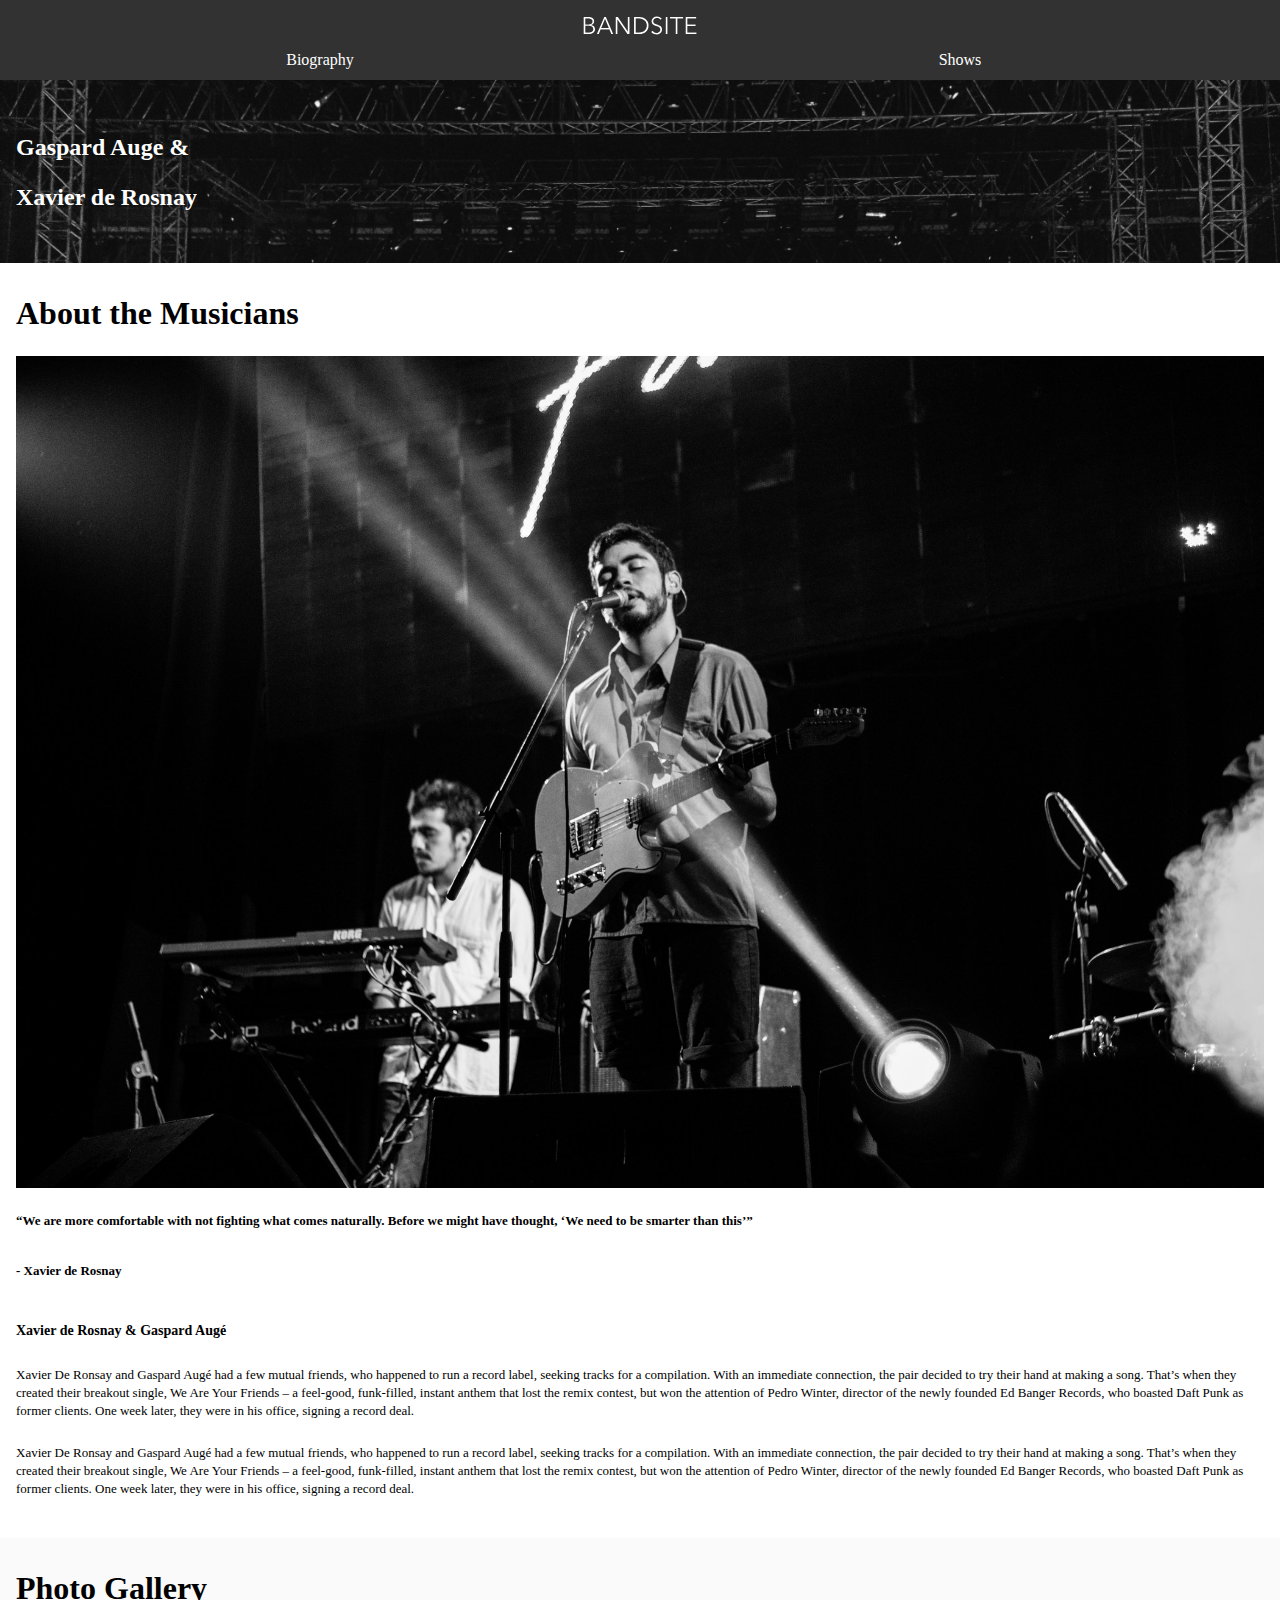
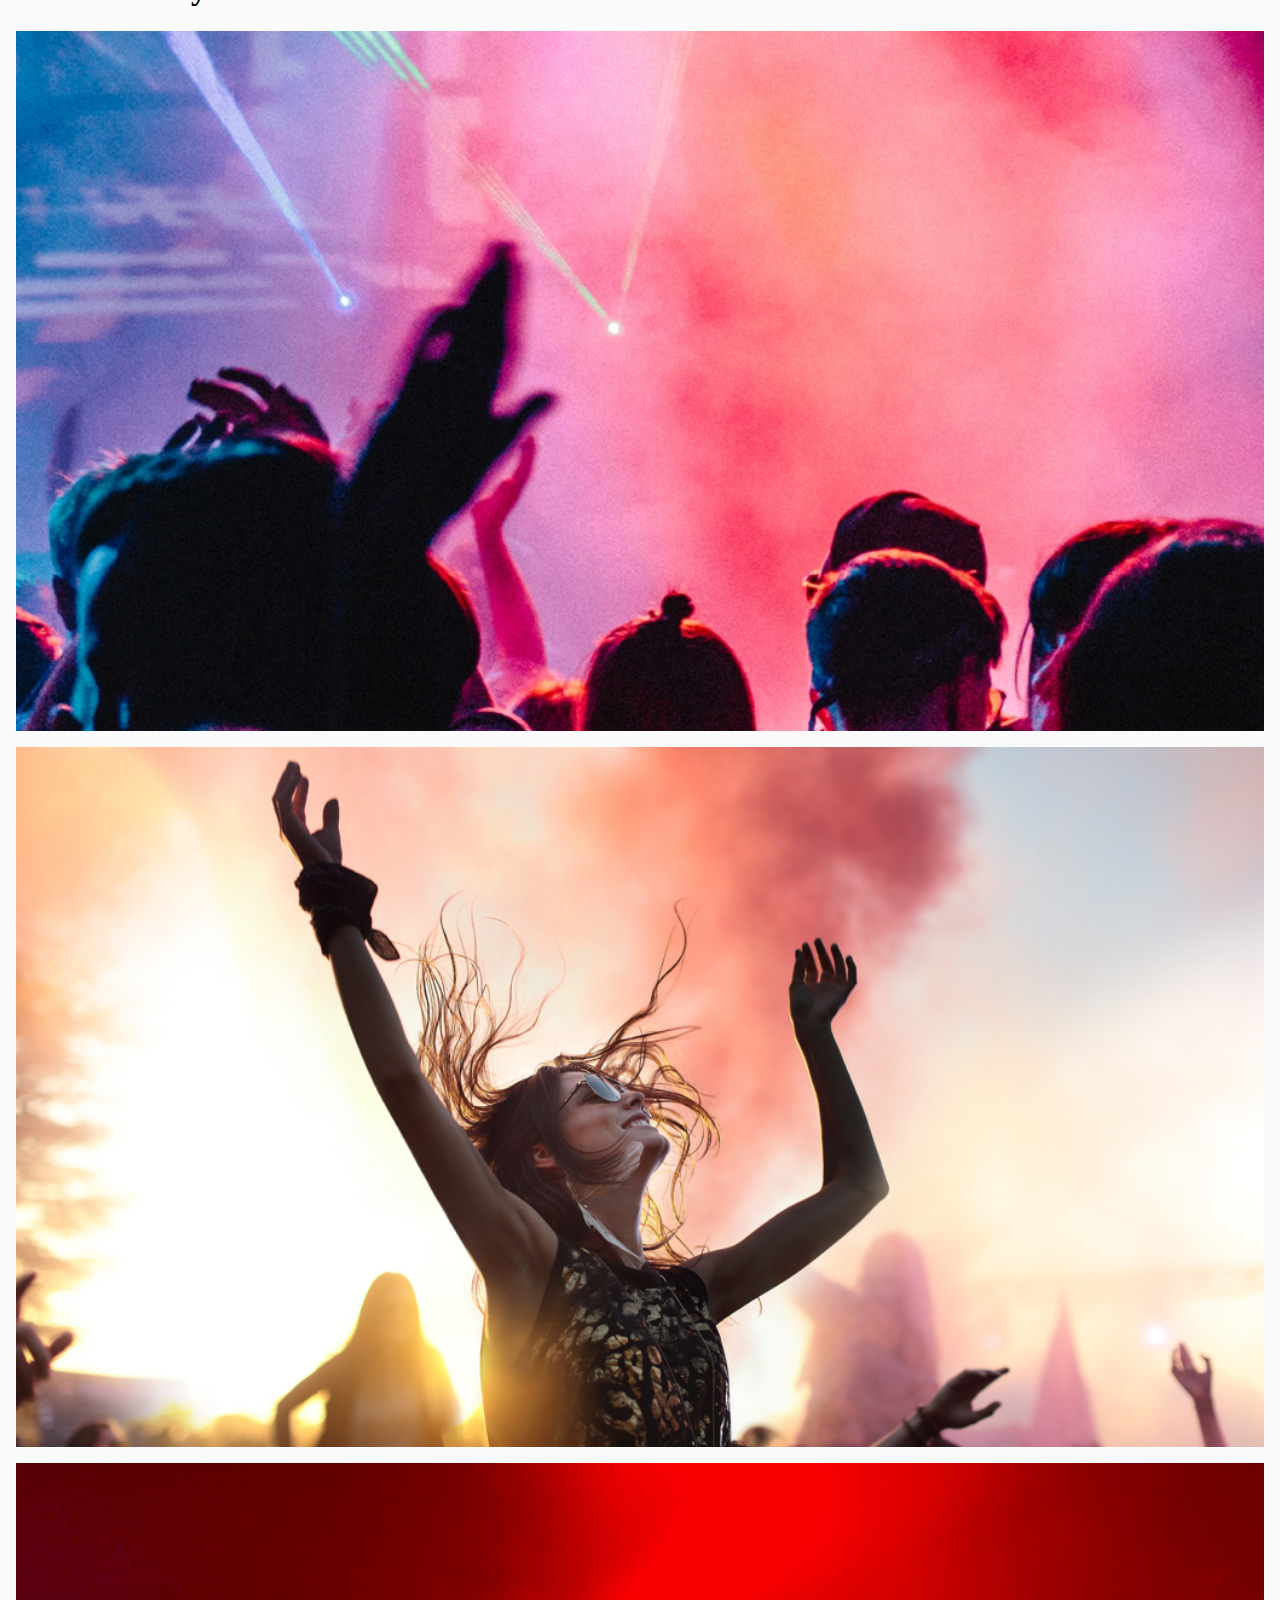
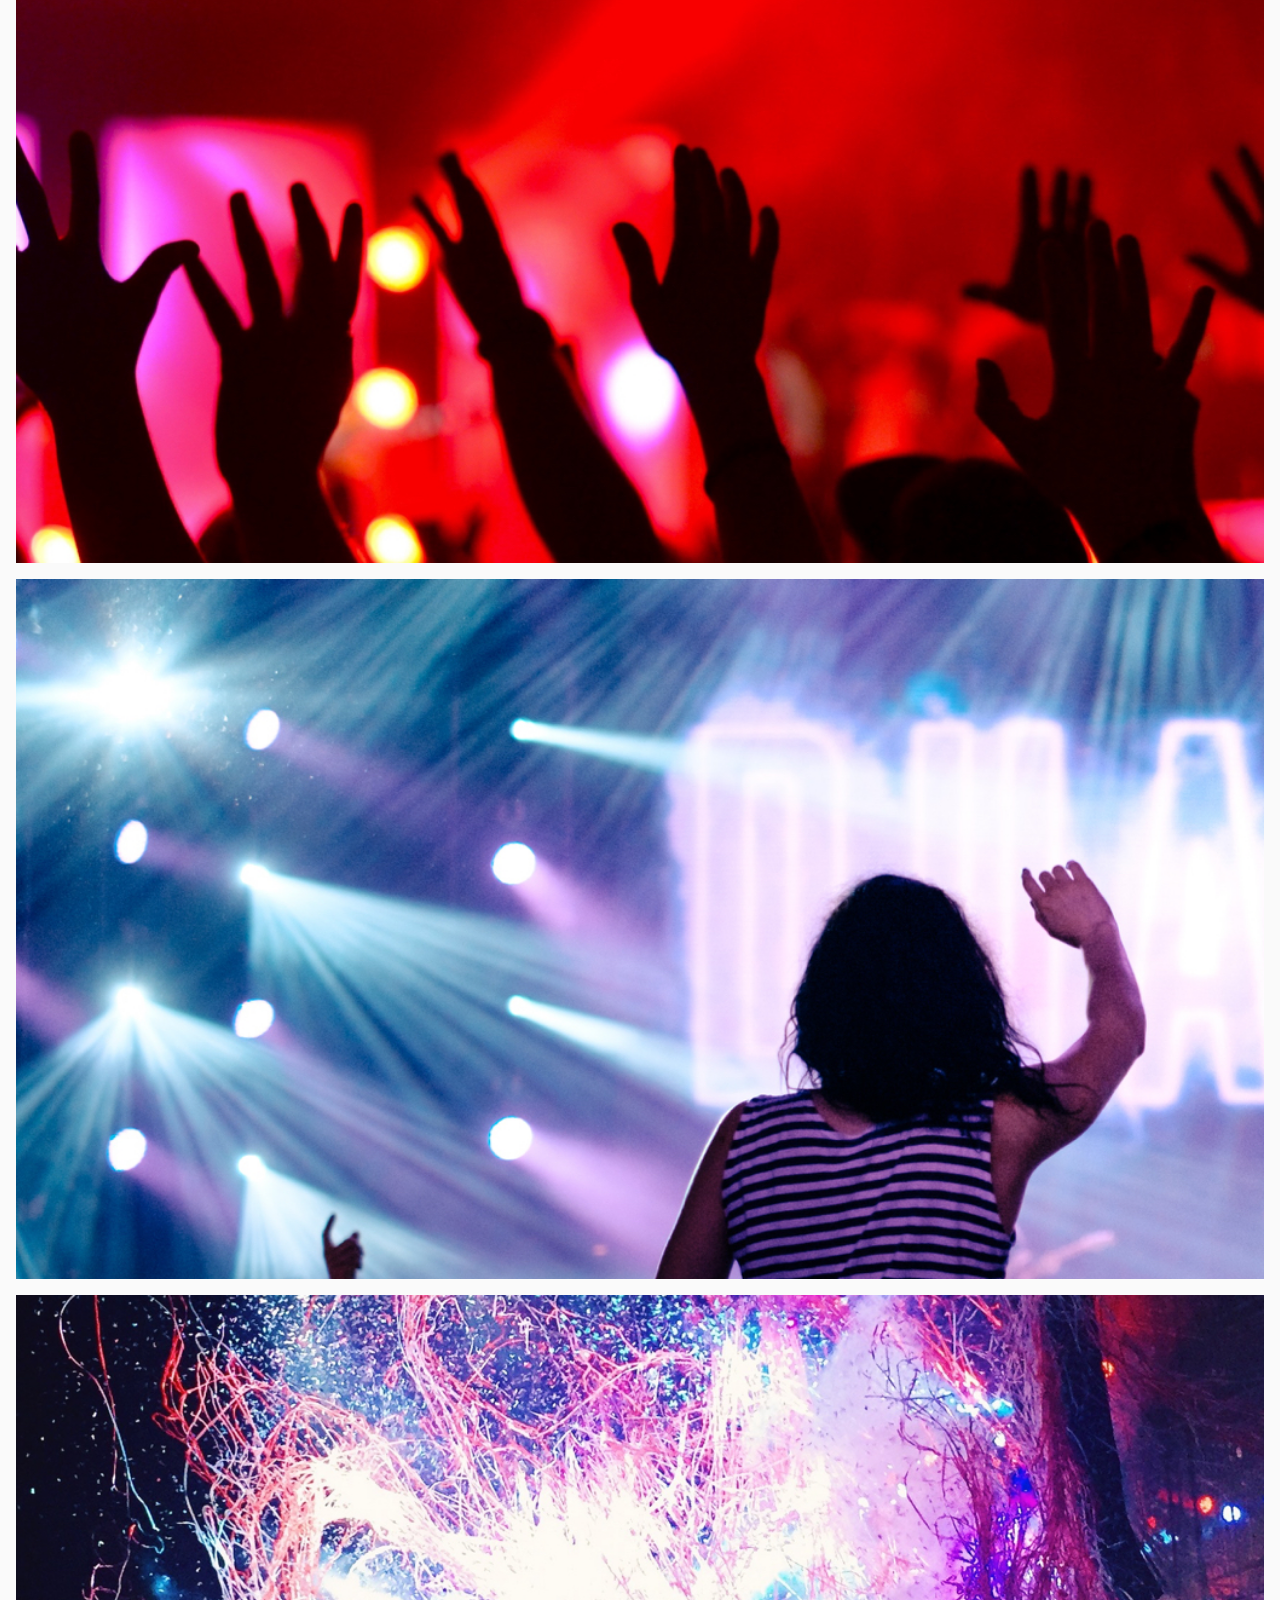
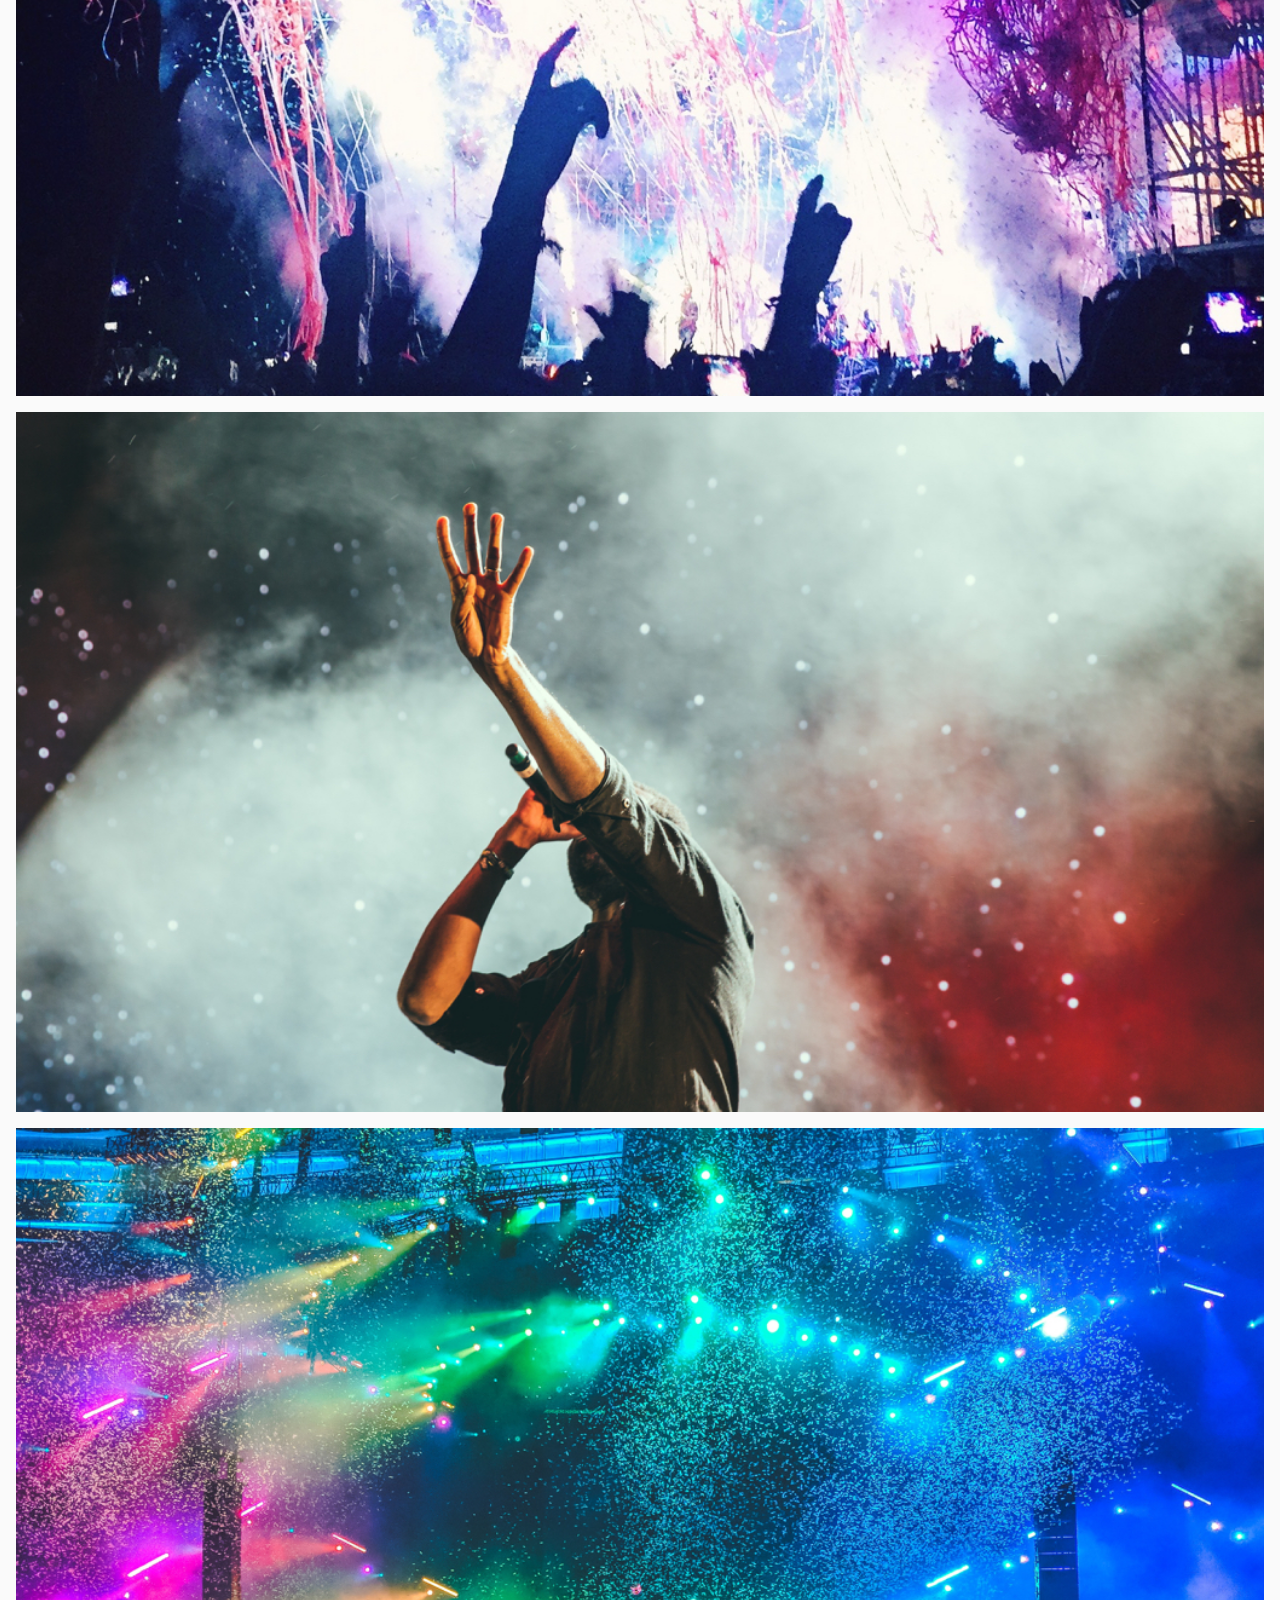
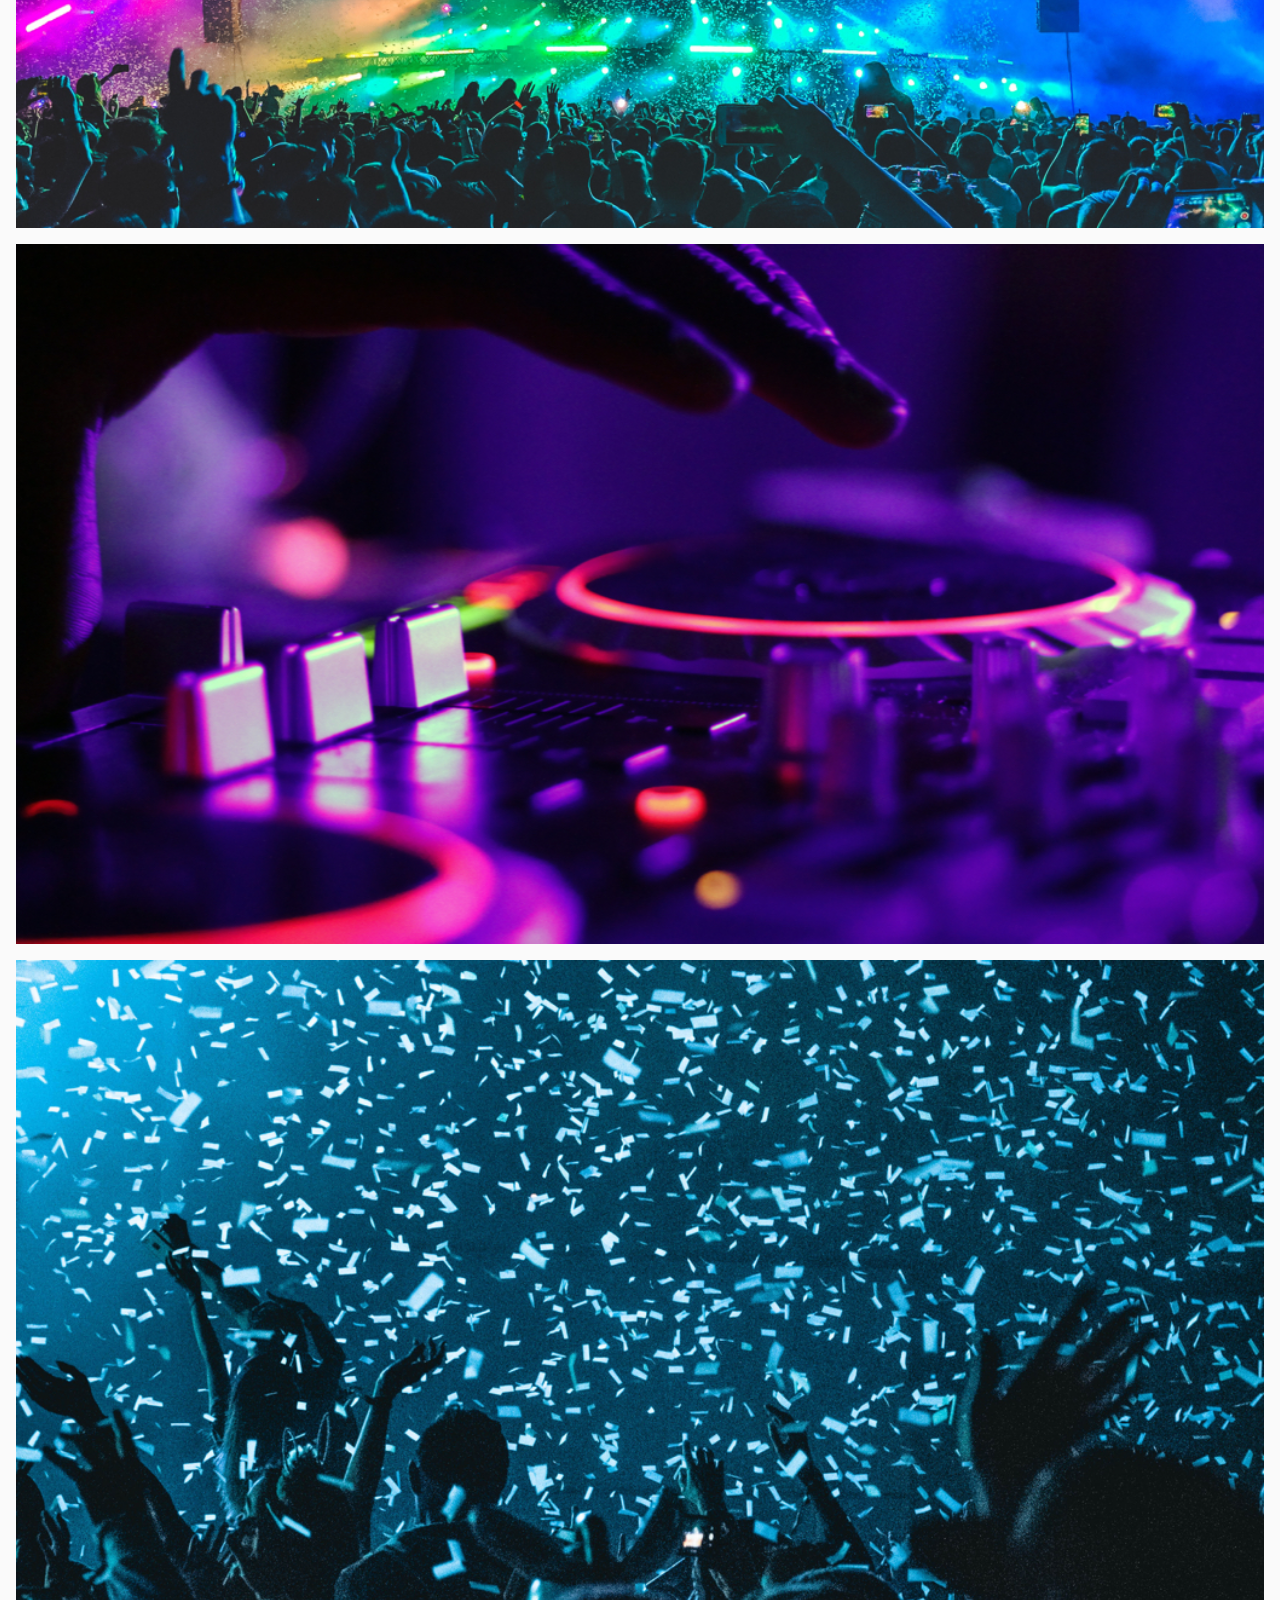
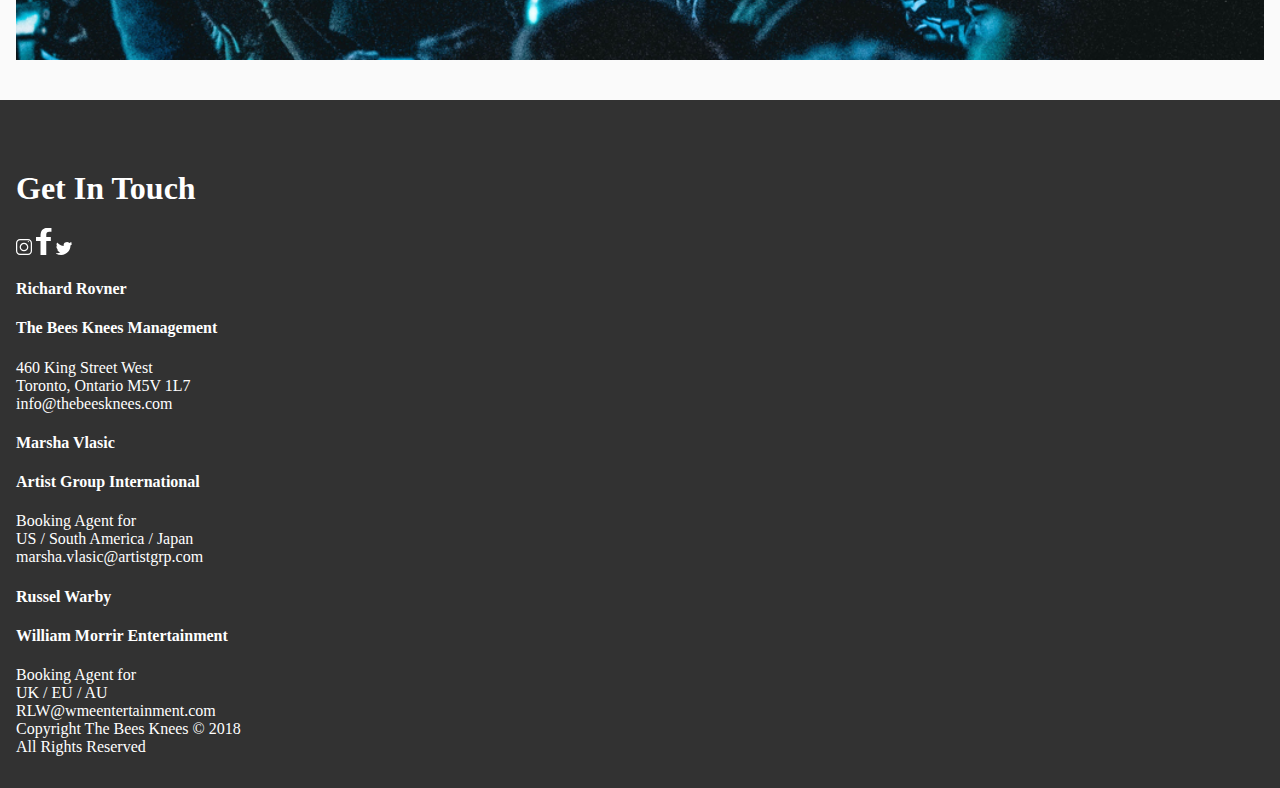
==== index.html @ 4647f15d "first commit" ====
<html lang="en">

<head>
  <meta charset="UTF-8" />
  <meta name="viewport" content="width=device-width, initial-scale=1.0" />
  <meta http-equiv="X-UA-Compatible" content="ie=edge" />
  <title>Bandsite</title>
  <link href="./css/styles.css" rel="stylesheet" />
</head>

<body>
  <header class="header">

    <section class="header__name">
      <a href="https://www.google.ca/"><img src="image/logo-bandsite-edit.svg"> </a>
    </section>

    <section class="header__nav">

      <div class="header__nav--link"><a href="#">Biography</a></div>
      <div class="header__nav--link"><a href="#">Shows</a></div>

    </section>
  </header>

  <section class="homepage">
    <div class="homepage__hero">
      <h2>Gaspard Auge &</h2>
      <h2>Xavier de Rosnay</h2>
    </div>

    <div class="homepage__musicians">
      <h1 class="homepage__musicians__header">About the Musicians</h1>
      <img class="homepage__musicians__image" src="image/musicians.jpg" alt="mussicians">
      <div class="homepage__musicians__description">
        <div class="homepage__musicians__description--top">“We are more comfortable with not
          fighting what comes naturally. Before
          we might have thought, ‘We need to
          be smarter than this’”</div>
        <div class="homepage__musicians__description--bottom">- Xavier de Rosnay</div>
      </div>

      <div class="homepage__musicians__text">
        <div class="homepage__musicians__text--title">Xavier de Rosnay & Gaspard Augé</div>
        <div class="homepage__musicians__text--top">Xavier De Ronsay and Gaspard Augé had a few
          mutual friends, who happened to run a record label,
          seeking tracks for a compilation. With an immediate
          connection, the pair decided to try their hand at
          making a song. That’s when they created their
          breakout single, We Are Your Friends – a feel-good,
          funk-filled, instant anthem that lost the remix
          contest, but won the attention of Pedro Winter,
          director of the newly founded Ed Banger Records,
          who boasted Daft Punk as former clients. One week
          later, they were in his office, signing a record deal.
        </div>
        <div class="homepage__musicians__text--bottom">Xavier De Ronsay and Gaspard Augé had a few
          mutual friends, who happened to run a record label,
          seeking tracks for a compilation. With an immediate
          connection, the pair decided to try their hand at
          making a song. That’s when they created their
          breakout single, We Are Your Friends – a feel-good,
          funk-filled, instant anthem that lost the remix
          contest, but won the attention of Pedro Winter,
          director of the newly founded Ed Banger Records,
          who boasted Daft Punk as former clients. One week
          later, they were in his office, signing a record deal.
        </div>
      </div>
    </div>



    <div class="homepage__photo-gallery">
      <h1>Photo Gallery</h1>
      <div><img src="image/Photo-gallery-1.jpg" alt="photo-gallery"></div>
      <div><img src="image/Photo-gallery-2.jpg" alt="photo-gallery"></div>
      <div><img src="image/Photo-gallery-3.jpg" alt="photo-gallery"></div>
      <div><img src="image/Photo-gallery-4.jpg" alt="photo-gallery"></div>
      <div><img src="image/Photo-gallery-5.jpg" alt="photo-gallery"></div>
      <div><img src="image/Photo-gallery-6.jpg" alt="photo-gallery"></div>
      <div><img src="image/Photo-gallery-7.jpg" alt="photo-gallery"></div>
      <div><img src="image/Photo-gallery-8.jpg" alt="photo-gallery"></div>
      <div><img src="image/Photo-gallery-9.jpg" alt="photo-gallery"></div>
    </div>


  </section>

  <footer>
    <section class="footer__title">
      <h1>Get In Touch</h1>
      <div>
        <img src="image/Icons/SVG/Icon-instagram.svg" alt="icon">
        <img src="image/Icons/SVG/Icon-facebook.svg" alt="icon">
        <img src="image/Icons/SVG/Icon-twitter.svg" alt="icon">
      </div>
    </section>

    <section class="footer__contact">
      <div>
          <h4>Richard Rovner</h4>
          <h4>The Bees Knees Management</h4>
          <div>460 King Street West</div>
          <div>Toronto, Ontario M5V 1L7</div>
          <div>info@thebeesknees.com</div>
      </div>

      <div>
          <h4>Marsha Vlasic</h4>
          <h4>Artist Group International</h4>
          <div>Booking Agent for</div>
          <div>US / South America / Japan</div>
          <div></div>marsha.vlasic@artistgrp.com<div></div>
      </div>

      <div>
          <h4>Russel Warby</h4>
          <h4>William Morrir Entertainment</h4>
          <div>Booking Agent for</div>
          <div>UK / EU / AU</div>
          <div>RLW@wmeentertainment.com</div> 
      </div>

    </section>
    
    <section class="footer__copyright">
      <div>Copyright The Bees Knees © 2018</div>
       <div>All Rights Reserved</div>   
    </section>



  </footer>


</body>


</html>
---- css/styles.css ----
body {
  margin: 0px;
}

.header {
  background-color: #323232;
  height: 80px;
  -webkit-box-sizing: border-box;
          box-sizing: border-box;
  display: -webkit-box;
  display: -ms-flexbox;
  display: flex;
  -webkit-box-orient: vertical;
  -webkit-box-direction: normal;
      -ms-flex-direction: column;
          flex-direction: column;
  -webkit-box-align: center;
      -ms-flex-align: center;
          align-items: center;
}

.header__name {
  margin-top: 1rem;
  margin-bottom: 1rem;
}

.header__name a {
  text-decoration: none;
  color: #fff;
  text-transform: uppercase;
}

.header__nav {
  width: 100%;
  display: -webkit-box;
  display: -ms-flexbox;
  display: flex;
}

.header__nav--link {
  width: 50%;
  display: -webkit-box;
  display: -ms-flexbox;
  display: flex;
  -webkit-box-pack: center;
      -ms-flex-pack: center;
          justify-content: center;
}

.header__nav a {
  color: #fff;
  text-decoration: none;
}

.homepage__hero {
  background-image: url(../image/hero.jpg);
  width: 100%;
  height: 183px;
  background-size: cover;
  display: -webkit-box;
  display: -ms-flexbox;
  display: flex;
  -webkit-box-orient: vertical;
  -webkit-box-direction: normal;
      -ms-flex-direction: column;
          flex-direction: column;
  -webkit-box-pack: center;
      -ms-flex-pack: center;
          justify-content: center;
}

.homepage__hero h2 {
  color: #fff;
  margin: 0;
  padding: 1rem;
  font-size: 24px;
  font-weight: bold;
  line-height: 18px;
}

.homepage__musicians {
  -webkit-box-sizing: border-box;
          box-sizing: border-box;
  padding: 2rem 1rem 2.5rem 1rem;
}

.homepage__musicians__header {
  margin: 0;
}

.homepage__musicians__image {
  width: 100%;
  margin: 1.5rem 0;
}

.homepage__musicians__description {
  font-size: 13px;
  font-weight: bold;
  line-height: 18px;
}

.homepage__musicians__description--bottom {
  padding-top: 2rem;
  padding-bottom: 2.5rem;
}

.homepage__musicians__text--title {
  font-size: 14px;
  font-weight: bold;
  line-height: 22px;
}

.homepage__musicians__text--top {
  padding-top: 1.5rem;
  padding-bottom: 1.5rem;
  font-size: 13px;
  font-weight: normal;
  line-height: 18px;
}

.homepage__musicians__text--bottom {
  font-size: 13px;
  font-weight: normal;
  line-height: 18px;
}

.homepage__photo-gallery {
  -webkit-box-sizing: border-box;
          box-sizing: border-box;
  padding: 2rem 1rem 1.5rem 1rem;
  background-color: #FAFAFA;
}

.homepage__photo-gallery img {
  width: 100%;
  padding-bottom: 1rem;
}

.homepage__photo-gallery h1 {
  margin: 0px;
  padding-bottom: 1.5rem;
}

footer {
  padding: 3rem 1rem 2rem 1rem;
  background-color: #323232;
  color: #fff;
}

footer img {
  width: 1rem;
}
/*# sourceMappingURL=styles.css.map */
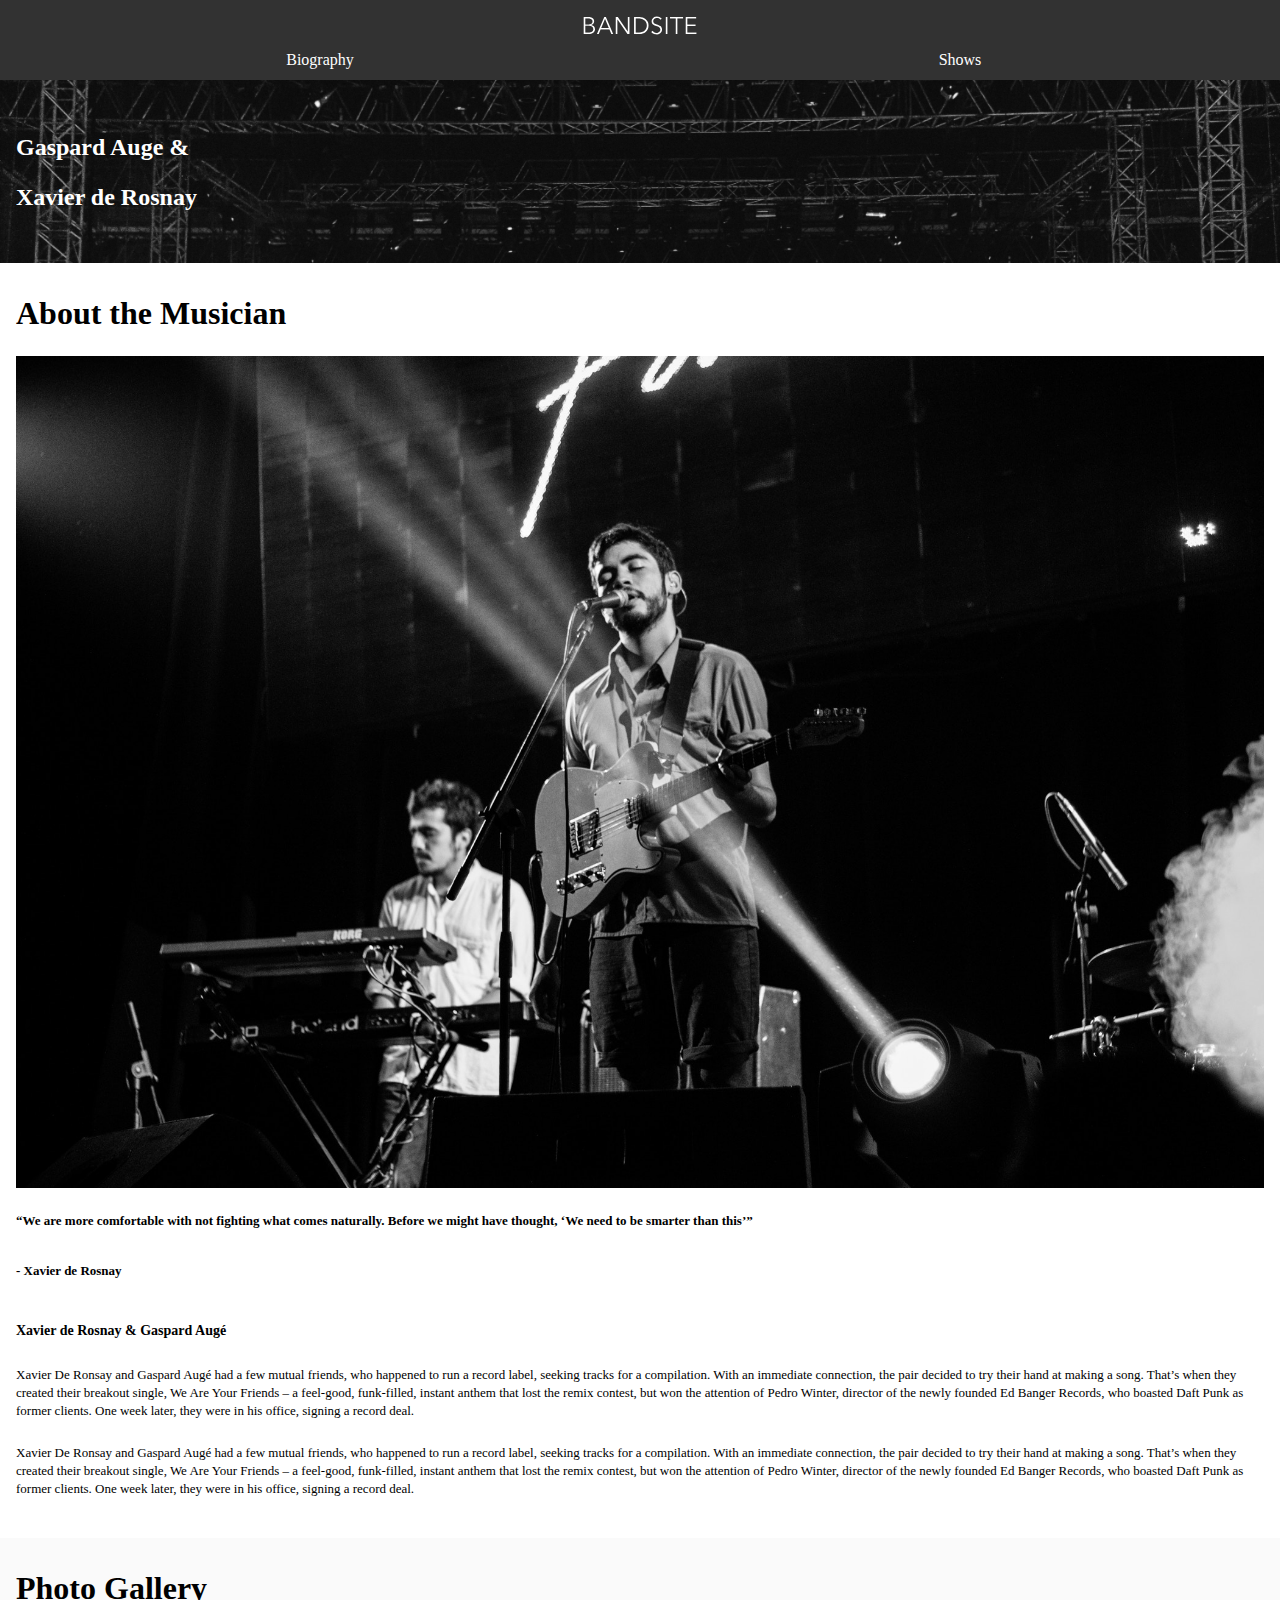
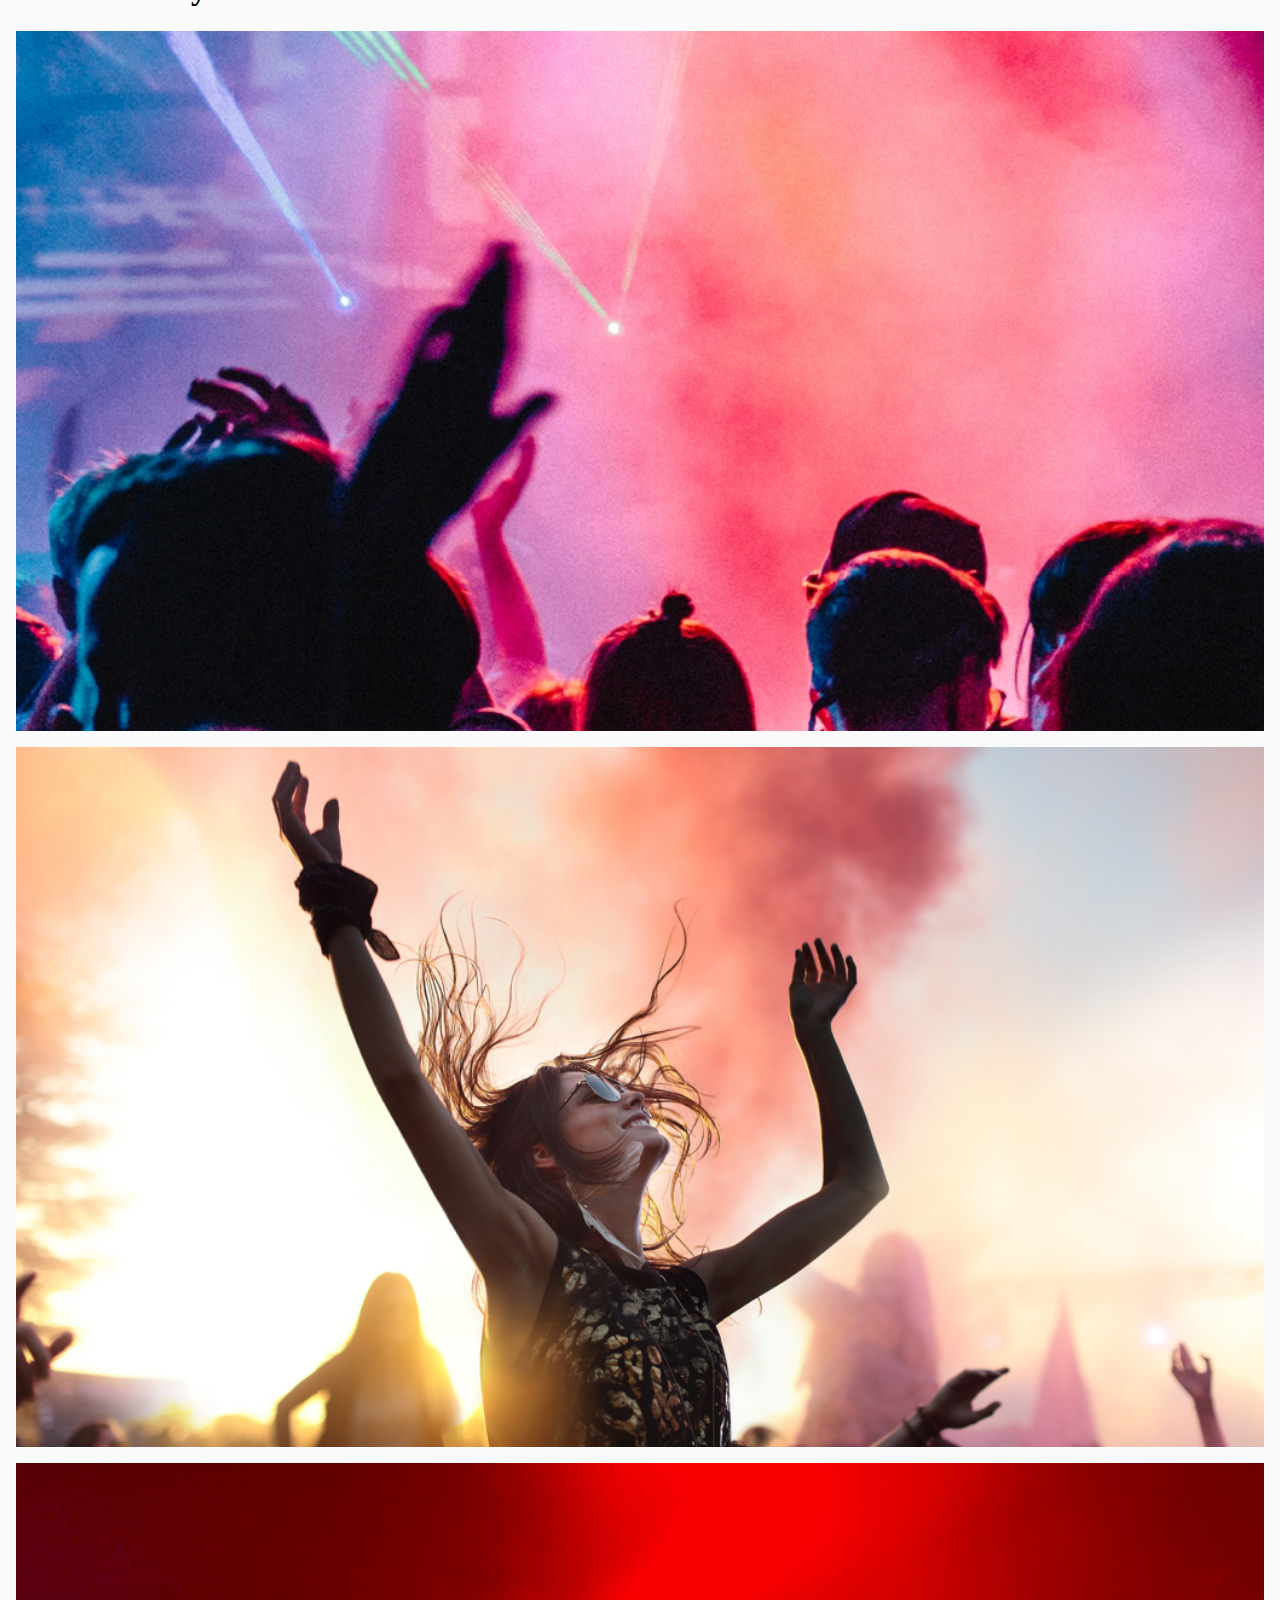
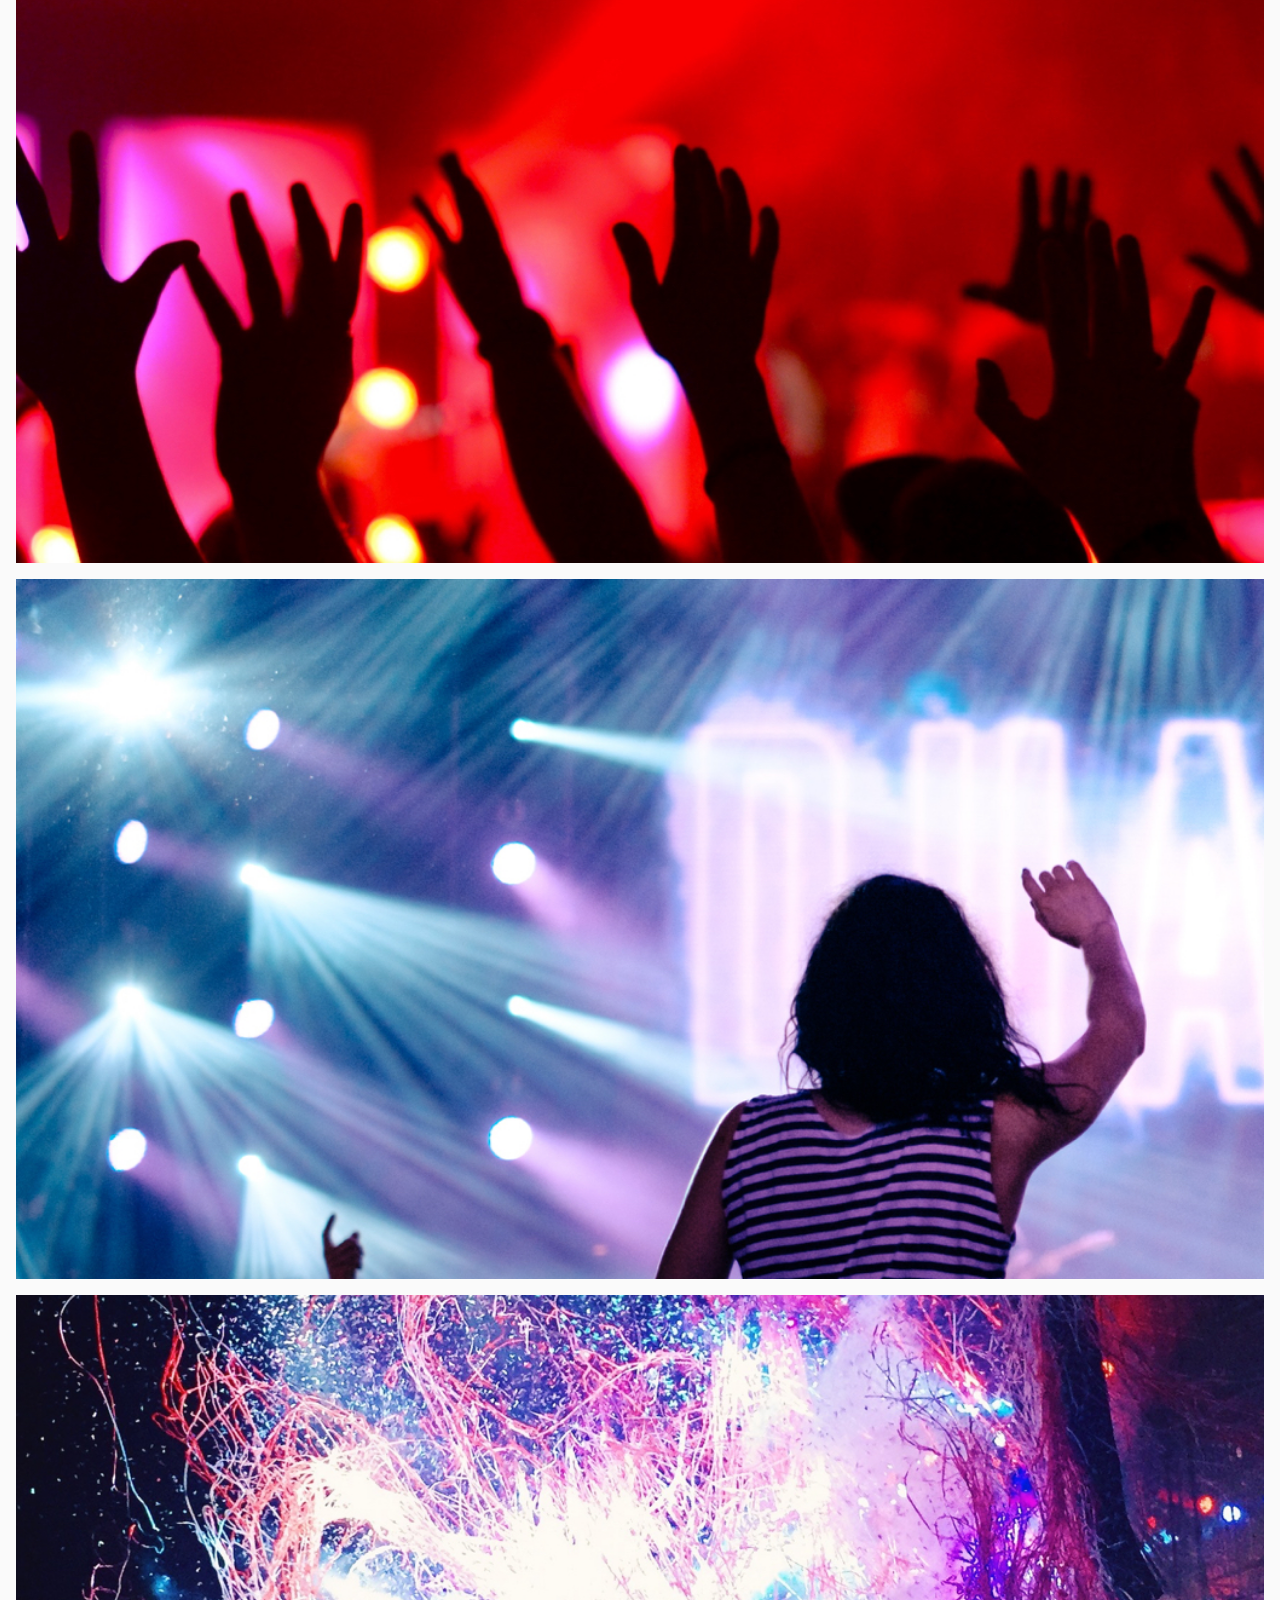
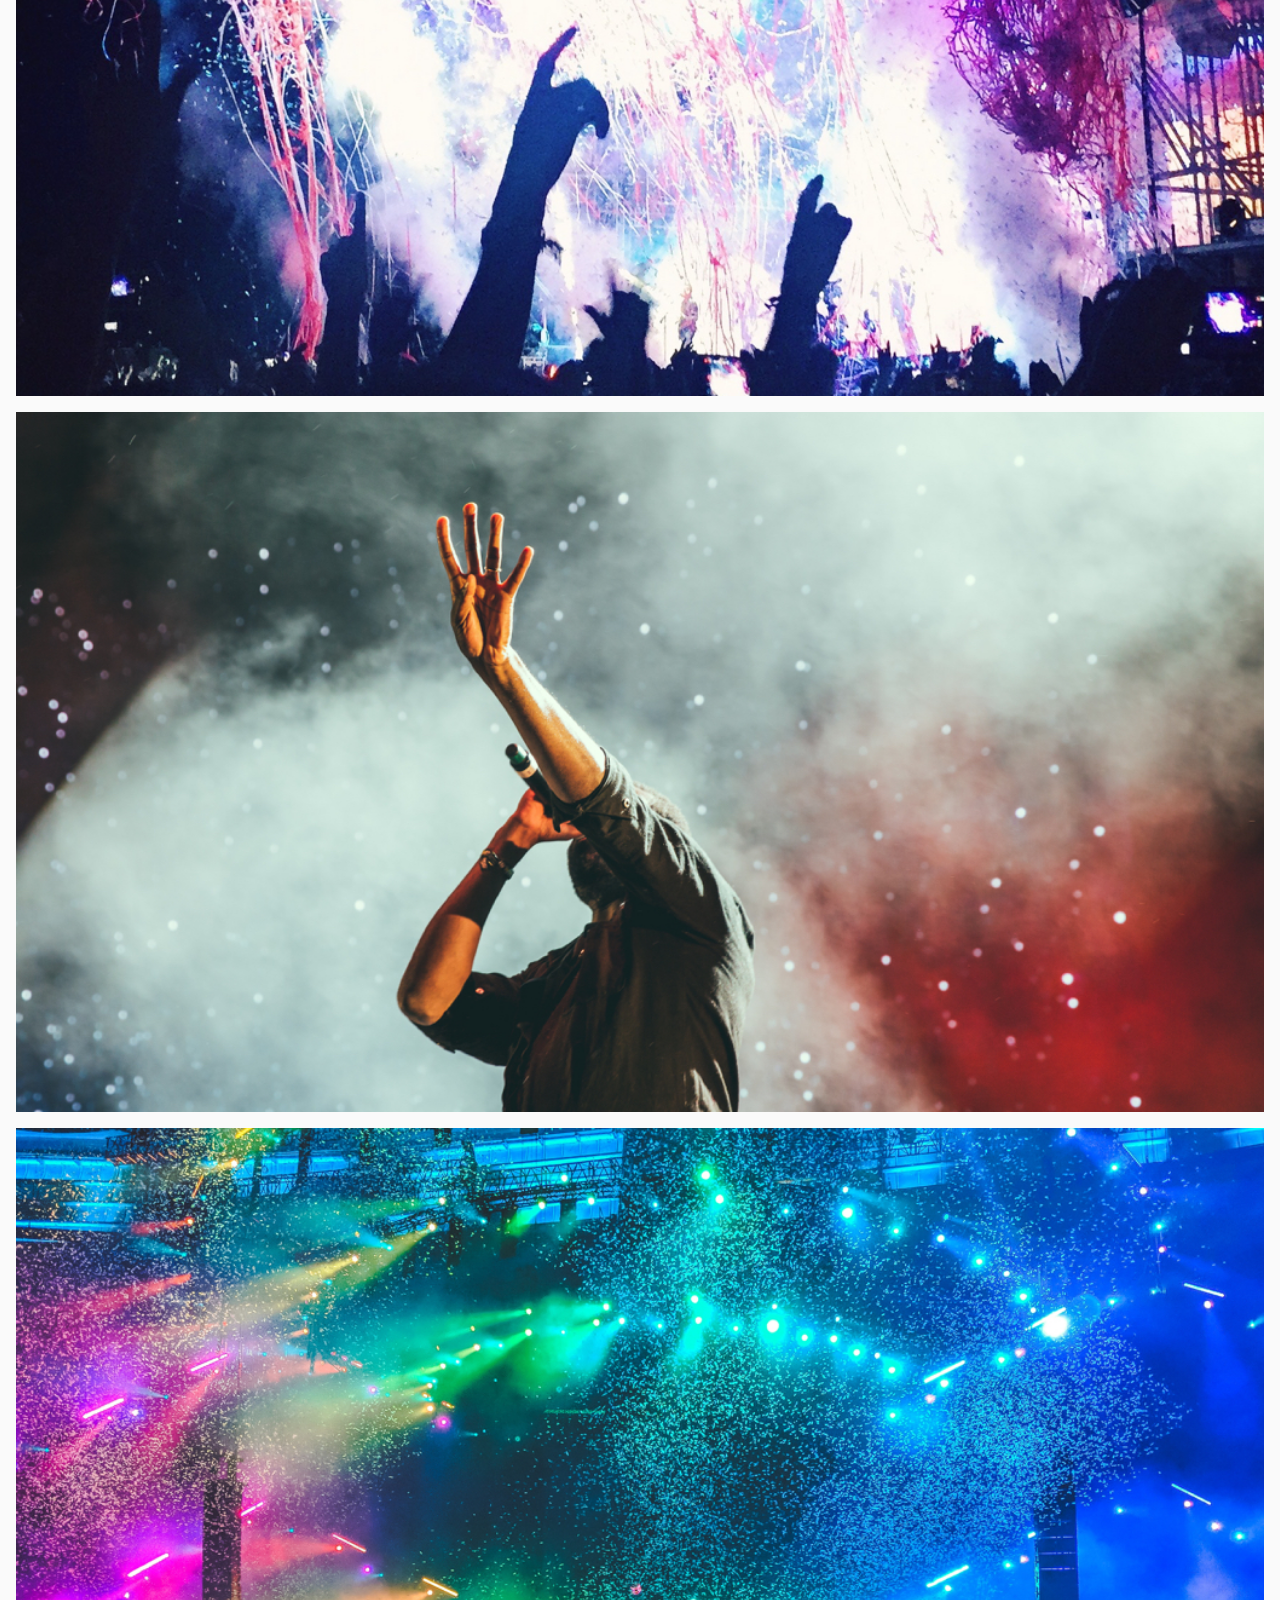
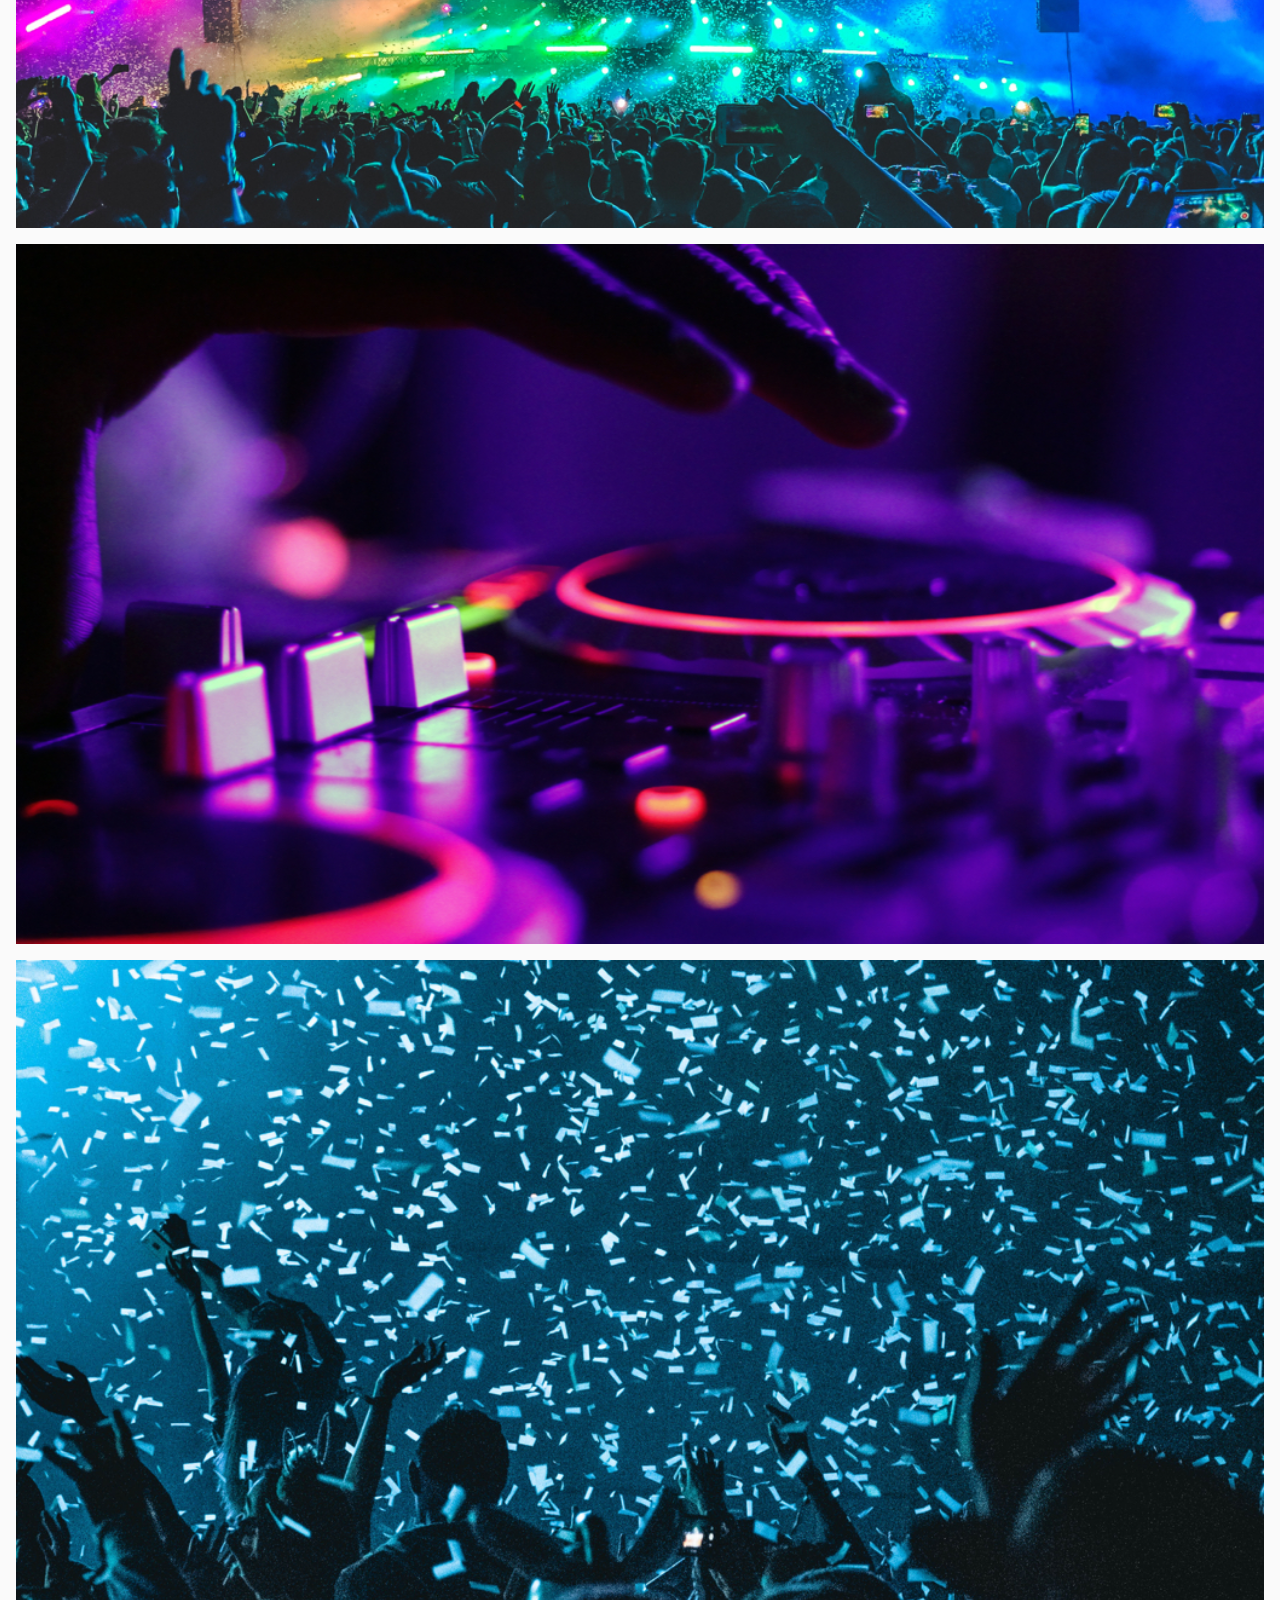
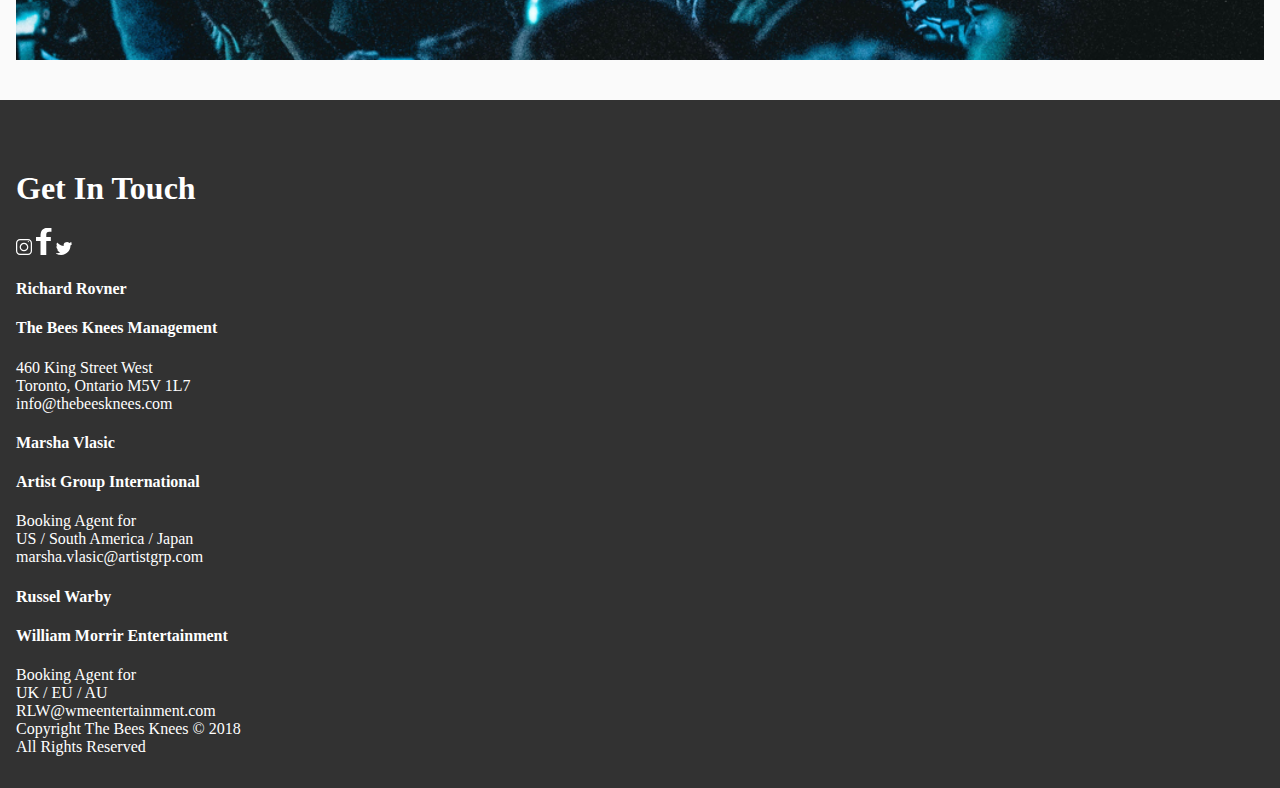
==== commit 0537a07a: "updated index" ====
--- a/index.html
+++ b/index.html
@@ -30,7 +30,7 @@
     </div>
 
     <div class="homepage__musicians">
-      <h1 class="homepage__musicians__header">About the Musicians</h1>
+      <h1 class="homepage__musicians__header">About the Musician</h1>
       <img class="homepage__musicians__image" src="image/musicians.jpg" alt="mussicians">
       <div class="homepage__musicians__description">
         <div class="homepage__musicians__description--top">“We are more comfortable with not
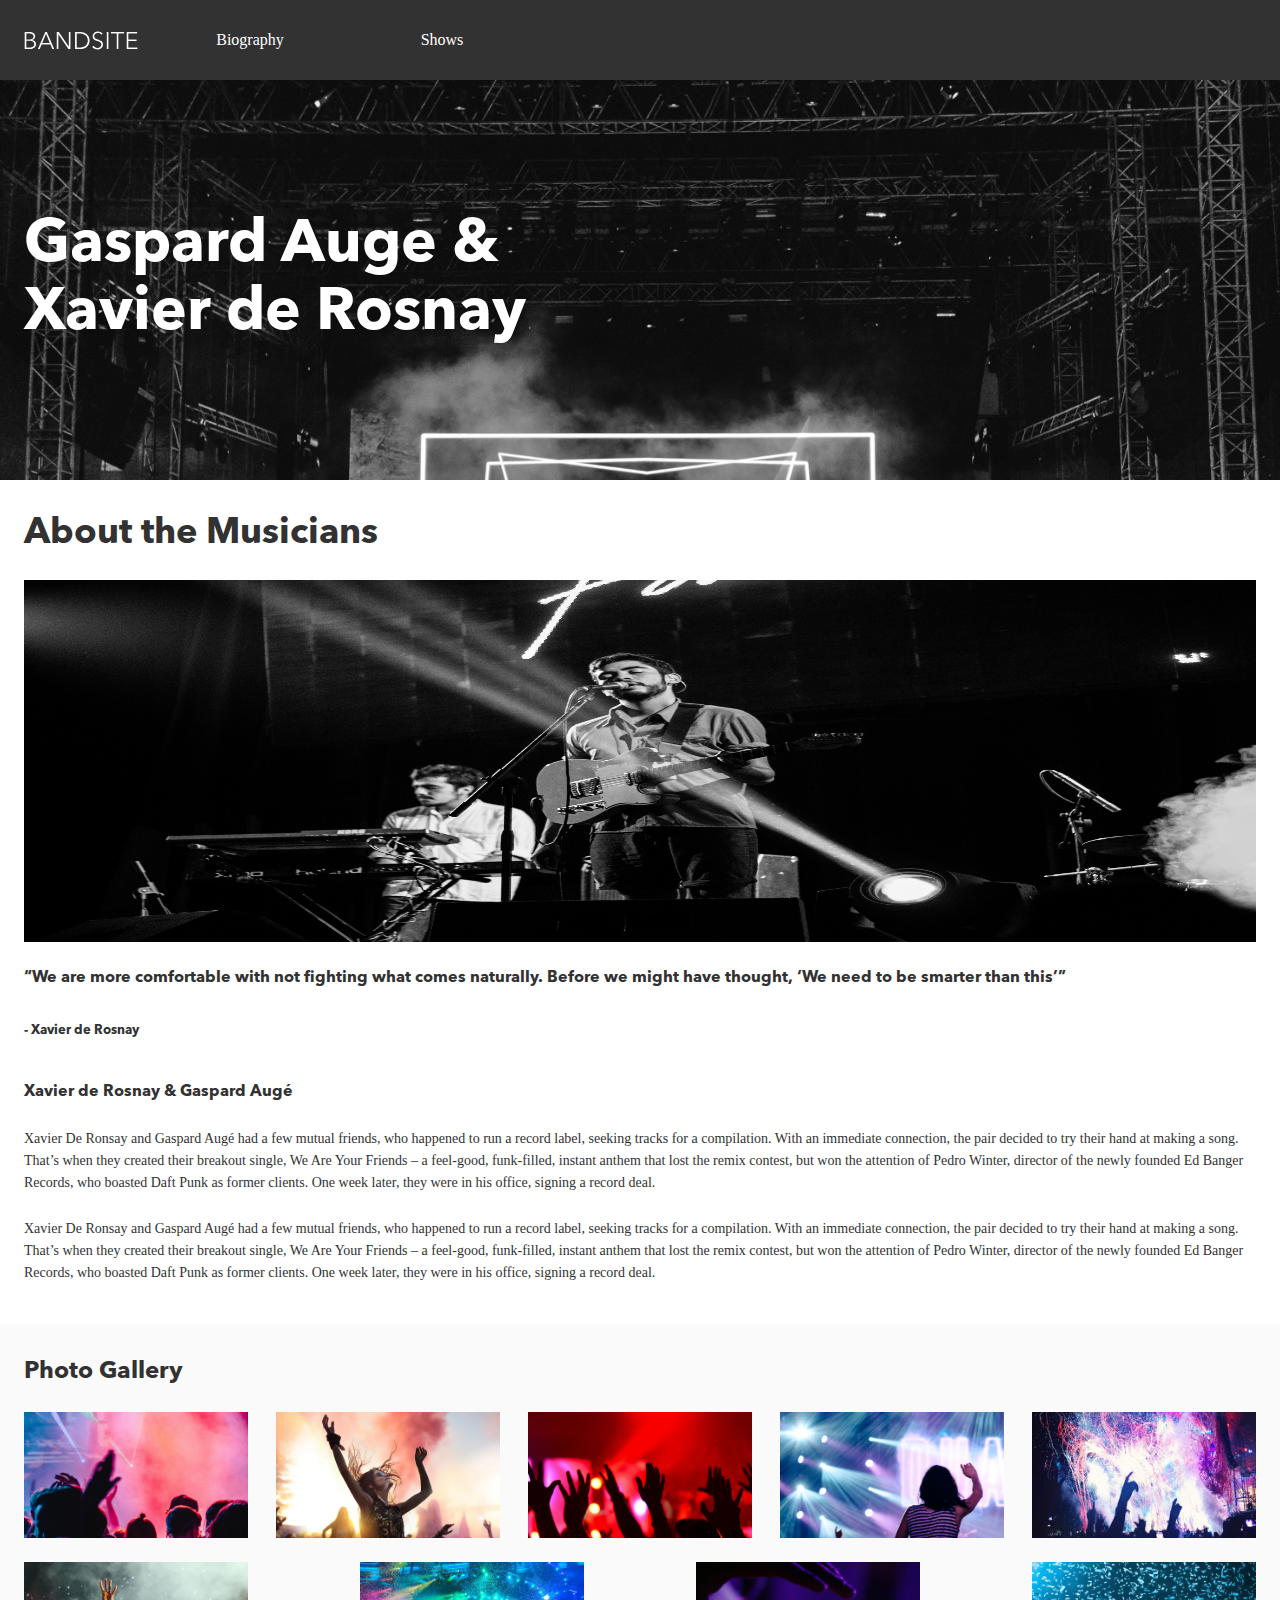
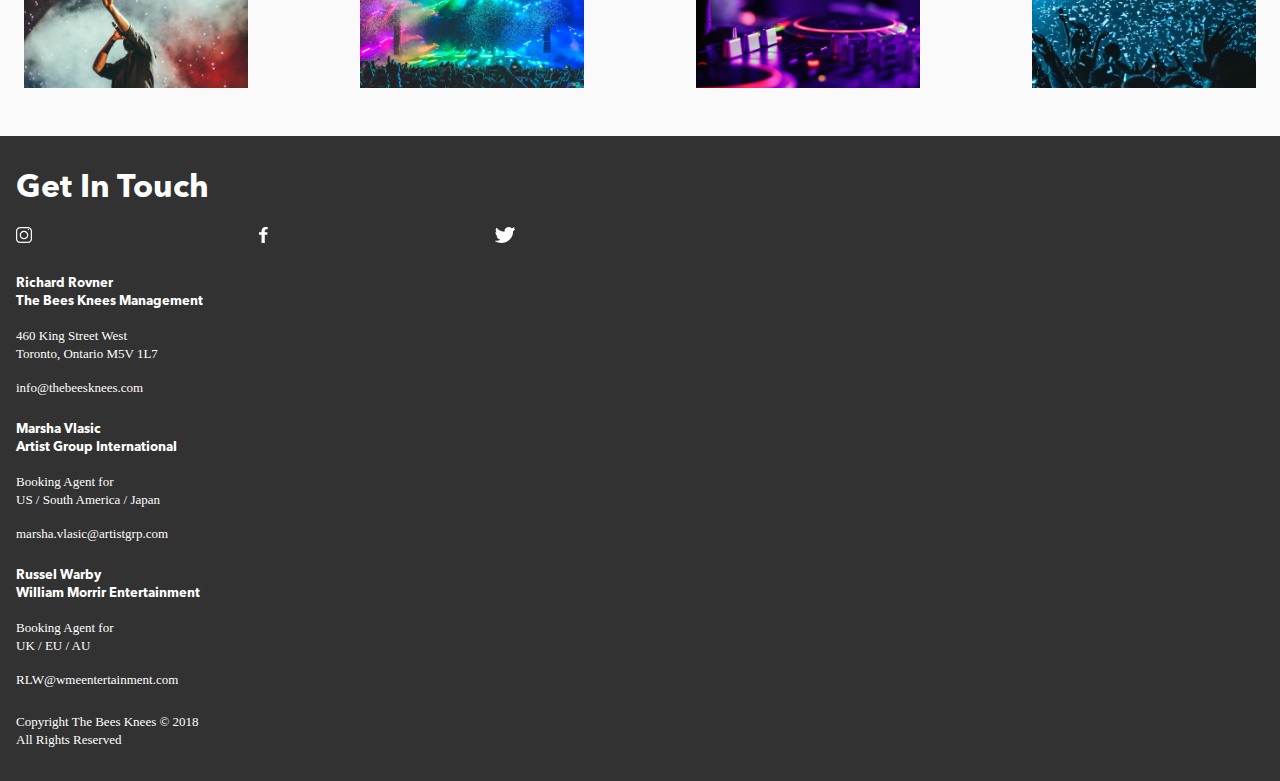
==== commit abc7a60c: "updated css for tablet" ====
--- a/index.html
+++ b/index.html
@@ -30,7 +30,7 @@
     </div>
 
     <div class="homepage__musicians">
-      <h1 class="homepage__musicians__header">About the Musician</h1>
+      <h1 class="homepage__musicians__header">About the Musicians</h1>
       <img class="homepage__musicians__image" src="image/musicians.jpg" alt="mussicians">
       <div class="homepage__musicians__description">
         <div class="homepage__musicians__description--top">“We are more comfortable with not
@@ -73,24 +73,26 @@
 
     <div class="homepage__photo-gallery">
       <h1>Photo Gallery</h1>
-      <div><img src="image/Photo-gallery-1.jpg" alt="photo-gallery"></div>
-      <div><img src="image/Photo-gallery-2.jpg" alt="photo-gallery"></div>
-      <div><img src="image/Photo-gallery-3.jpg" alt="photo-gallery"></div>
-      <div><img src="image/Photo-gallery-4.jpg" alt="photo-gallery"></div>
-      <div><img src="image/Photo-gallery-5.jpg" alt="photo-gallery"></div>
-      <div><img src="image/Photo-gallery-6.jpg" alt="photo-gallery"></div>
-      <div><img src="image/Photo-gallery-7.jpg" alt="photo-gallery"></div>
-      <div><img src="image/Photo-gallery-8.jpg" alt="photo-gallery"></div>
-      <div><img src="image/Photo-gallery-9.jpg" alt="photo-gallery"></div>
+      <div class="homepage__photo-gallery--images">
+        <div><img src="image/Photo-gallery-1.jpg" alt="photo-gallery"></div>
+        <div><img src="image/Photo-gallery-2.jpg" alt="photo-gallery"></div>
+        <div><img src="image/Photo-gallery-3.jpg" alt="photo-gallery"></div>
+        <div><img src="image/Photo-gallery-4.jpg" alt="photo-gallery"></div>
+        <div><img src="image/Photo-gallery-5.jpg" alt="photo-gallery"></div>
+        <div><img src="image/Photo-gallery-6.jpg" alt="photo-gallery"></div>
+        <div><img src="image/Photo-gallery-7.jpg" alt="photo-gallery"></div>
+        <div><img src="image/Photo-gallery-8.jpg" alt="photo-gallery"></div>
+        <div><img src="image/Photo-gallery-9.jpg" alt="photo-gallery"></div>
+      </div>
     </div>
 
 
   </section>
 
-  <footer>
+  <footer class="footer">
     <section class="footer__title">
       <h1>Get In Touch</h1>
-      <div>
+      <div class="footer__icons">
         <img src="image/Icons/SVG/Icon-instagram.svg" alt="icon">
         <img src="image/Icons/SVG/Icon-facebook.svg" alt="icon">
         <img src="image/Icons/SVG/Icon-twitter.svg" alt="icon">
@@ -98,35 +100,41 @@
     </section>
 
     <section class="footer__contact">
-      <div>
-          <h4>Richard Rovner</h4>
-          <h4>The Bees Knees Management</h4>
+      <div class="footer__contact--one footer__contact--padding">
+        <h4>Richard Rovner</h4>
+        <h4>The Bees Knees Management</h4>
+        <div class="footer__contact--address">
           <div>460 King Street West</div>
           <div>Toronto, Ontario M5V 1L7</div>
-          <div>info@thebeesknees.com</div>
+        </div>
+        <div>info@thebeesknees.com</div>
       </div>
 
-      <div>
-          <h4>Marsha Vlasic</h4>
-          <h4>Artist Group International</h4>
+      <div class="footer__contact--two footer__contact--padding">
+        <h4>Marsha Vlasic</h4>
+        <h4>Artist Group International</h4>
+        <div class="footer__contact--address">
           <div>Booking Agent for</div>
           <div>US / South America / Japan</div>
-          <div></div>marsha.vlasic@artistgrp.com<div></div>
+        </div>
+        <div>marsha.vlasic@artistgrp.com</div>
       </div>
 
-      <div>
-          <h4>Russel Warby</h4>
-          <h4>William Morrir Entertainment</h4>
+      <div class="footer__contact--three footer__contact--padding">
+        <h4>Russel Warby</h4>
+        <h4>William Morrir Entertainment</h4>
+        <div class="footer__contact--address">
           <div>Booking Agent for</div>
           <div>UK / EU / AU</div>
-          <div>RLW@wmeentertainment.com</div> 
+        </div>
+        <div>RLW@wmeentertainment.com</div>
       </div>
 
     </section>
-    
+
     <section class="footer__copyright">
       <div>Copyright The Bees Knees © 2018</div>
-       <div>All Rights Reserved</div>   
+      <div>All Rights Reserved</div>
     </section>
 
 
--- a/css/styles.css
+++ b/css/styles.css
@@ -1,3 +1,22 @@
+@font-face {
+  font-family: 'Avenir';
+  src: url("../fonts/AvenirNextProLt/Linotype - AvenirNextLTPro-Regular.otf") format("opentype");
+}
+
+@font-face {
+  font-family: 'Avenir-heavy';
+  src: url("../fonts/AvenirNextProLT/Linotype - AvenirNextLTPro-Heavy.otf") format("opentype");
+}
+
+@font-face {
+  font-family: 'Avenir-bold';
+  src: url("../fonts/AvenirNextProLT/Linotype - AvenirNextLTPro-Bold.otf") format("opentype");
+}
+
+* {
+  font-family: 'Avenir';
+}
+
 body {
   margin: 0px;
 }
@@ -17,11 +36,51 @@
   -webkit-box-align: center;
       -ms-flex-align: center;
           align-items: center;
+  -webkit-box-pack: justify;
+      -ms-flex-pack: justify;
+          justify-content: space-between;
+}
+
+@media (min-width: 768px) and (max-width: 1439px) {
+  .header {
+    -webkit-box-orient: horizontal;
+    -webkit-box-direction: normal;
+        -ms-flex-direction: row;
+            flex-direction: row;
+    -webkit-box-pack: start;
+        -ms-flex-pack: start;
+            justify-content: flex-start;
+    -webkit-box-align: center;
+        -ms-flex-align: center;
+            align-items: center;
+  }
+}
+
+@media (min-width: 1440px) {
+  .header {
+    -webkit-box-orient: horizontal;
+    -webkit-box-direction: normal;
+        -ms-flex-direction: row;
+            flex-direction: row;
+    -webkit-box-pack: start;
+        -ms-flex-pack: start;
+            justify-content: flex-start;
+    -webkit-box-align: center;
+        -ms-flex-align: center;
+            align-items: center;
+  }
 }
 
 .header__name {
   margin-top: 1rem;
   margin-bottom: 1rem;
+}
+
+@media (min-width: 768px) and (max-width: 1439px) {
+  .header__name {
+    margin-left: 1.5rem;
+    margin-right: 1rem;
+  }
 }
 
 .header__name a {
@@ -37,6 +96,12 @@
   display: flex;
 }
 
+@media (min-width: 768px) and (max-width: 1439px) {
+  .header__nav {
+    width: 30%;
+  }
+}
+
 .header__nav--link {
   width: 50%;
   display: -webkit-box;
@@ -47,9 +112,17 @@
           justify-content: center;
 }
 
-.header__nav a {
+.header__nav--link:hover {
+  border-bottom: 4px solid #fff;
+}
+
+.header__nav--link a {
   color: #fff;
   text-decoration: none;
+}
+
+.homepage {
+  color: #323232;
 }
 
 .homepage__hero {
@@ -69,13 +142,29 @@
           justify-content: center;
 }
 
+@media (min-width: 768px) and (max-width: 1439px) {
+  .homepage__hero {
+    height: 400px;
+  }
+}
+
 .homepage__hero h2 {
   color: #fff;
+  font-family: "Avenir-bold";
   margin: 0;
-  padding: 1rem;
+  padding: 0 1rem;
   font-size: 24px;
-  font-weight: bold;
-  line-height: 18px;
+  font-weight: normal;
+  line-height: 32px;
+}
+
+@media (min-width: 768px) and (max-width: 1439px) {
+  .homepage__hero h2 {
+    padding: 0 1.5rem;
+    font-size: 60px;
+    font-weight: normal;
+    line-height: 68px;
+  }
 }
 
 .homepage__musicians {
@@ -84,8 +173,23 @@
   padding: 2rem 1rem 2.5rem 1rem;
 }
 
+@media (min-width: 768px) and (max-width: 1439px) {
+  .homepage__musicians {
+    padding: 2rem 1.5rem 2.5rem 1.5rem;
+  }
+}
+
 .homepage__musicians__header {
   margin: 0;
+  font-family: "Avenir-bold";
+}
+
+@media (min-width: 768px) and (max-width: 1439px) {
+  .homepage__musicians__header {
+    font-size: 36px;
+    font-weight: normal;
+    line-height: 44px;
+  }
 }
 
 .homepage__musicians__image {
@@ -93,21 +197,48 @@
   margin: 1.5rem 0;
 }
 
-.homepage__musicians__description {
-  font-size: 13px;
-  font-weight: bold;
-  line-height: 18px;
+@media (min-width: 768px) and (max-width: 1439px) {
+  .homepage__musicians__image {
+    height: 362px;
+  }
+}
+
+.homepage__musicians__description--top {
+  font-family: "Avenir-bold";
+  color: #323232;
+  font-size: 13px;
+  font-weight: normal;
+  line-height: 18px;
+}
+
+@media (min-width: 768px) and (max-width: 1439px) {
+  .homepage__musicians__description--top {
+    font-size: 16px;
+    font-weight: normal;
+    line-height: 24px;
+    text-align: left;
+  }
 }
 
 .homepage__musicians__description--bottom {
+  font-family: "Avenir-bold";
   padding-top: 2rem;
   padding-bottom: 2.5rem;
+  font-size: 13px;
+  font-weight: normal;
+  line-height: 18px;
 }
 
 .homepage__musicians__text--title {
-  font-size: 14px;
-  font-weight: bold;
-  line-height: 22px;
+  font-family: "Avenir-bold";
+}
+
+@media (min-width: 768px) and (max-width: 1439px) {
+  .homepage__musicians__text--title {
+    font-size: 16px;
+    font-weight: normal;
+    line-height: 24px;
+  }
 }
 
 .homepage__musicians__text--top {
@@ -118,10 +249,26 @@
   line-height: 18px;
 }
 
+@media (min-width: 768px) and (max-width: 1439px) {
+  .homepage__musicians__text--top {
+    font-size: 14px;
+    font-weight: normal;
+    line-height: 22px;
+  }
+}
+
 .homepage__musicians__text--bottom {
   font-size: 13px;
   font-weight: normal;
   line-height: 18px;
+}
+
+@media (min-width: 768px) and (max-width: 1439px) {
+  .homepage__musicians__text--bottom {
+    font-size: 14px;
+    font-weight: normal;
+    line-height: 22px;
+  }
 }
 
 .homepage__photo-gallery {
@@ -131,23 +278,111 @@
   background-color: #FAFAFA;
 }
 
+@media (min-width: 768px) and (max-width: 1439px) {
+  .homepage__photo-gallery {
+    padding: 2rem 1.5rem 1.5rem 1.5rem;
+  }
+}
+
+.homepage__photo-gallery h1 {
+  font-family: "Avenir-bold";
+  margin: 0px;
+  padding-bottom: 1.5rem;
+}
+
+@media (min-width: 768px) and (max-width: 1439px) {
+  .homepage__photo-gallery h1 {
+    font-size: 24px;
+    font-weight: normal;
+    line-height: 32px;
+  }
+}
+
 .homepage__photo-gallery img {
   width: 100%;
   padding-bottom: 1rem;
 }
 
-.homepage__photo-gallery h1 {
-  margin: 0px;
-  padding-bottom: 1.5rem;
-}
-
-footer {
-  padding: 3rem 1rem 2rem 1rem;
+@media (min-width: 768px) and (max-width: 1439px) {
+  .homepage__photo-gallery img {
+    width: 224px;
+    height: 126px;
+    padding-bottom: 1.5rem;
+  }
+}
+
+@media (min-width: 768px) and (max-width: 1439px) {
+  .homepage__photo-gallery--images {
+    display: -webkit-box;
+    display: -ms-flexbox;
+    display: flex;
+    -ms-flex-wrap: wrap;
+        flex-wrap: wrap;
+    -webkit-box-pack: justify;
+        -ms-flex-pack: justify;
+            justify-content: space-between;
+  }
+}
+
+.footer {
+  -webkit-box-sizing: border-box;
+          box-sizing: border-box;
+  padding: 1rem 1rem 2rem 1rem;
   background-color: #323232;
   color: #fff;
-}
-
-footer img {
-  width: 1rem;
+  display: -webkit-box;
+  display: -ms-flexbox;
+  display: flex;
+  -webkit-box-orient: vertical;
+  -webkit-box-direction: normal;
+      -ms-flex-direction: column;
+          flex-direction: column;
+}
+
+.footer h1 {
+  font-family: "Avenir-bold";
+  font-size: 32px;
+  font-weight: normal;
+  line-height: 32px;
+}
+
+.footer__icons {
+  width: 40%;
+  display: -webkit-box;
+  display: -ms-flexbox;
+  display: flex;
+  -webkit-box-pack: justify;
+      -ms-flex-pack: justify;
+          justify-content: space-between;
+}
+
+.footer__icons img {
+  height: 1rem;
+}
+
+.footer__contact {
+  font-size: 13px;
+  font-weight: normal;
+  line-height: 18px;
+  margin-top: 2rem;
+}
+
+.footer__contact h4 {
+  margin: 0;
+  font-family: "Avenir-bold";
+}
+
+.footer__contact--address {
+  padding: 1rem 0;
+}
+
+.footer__contact--padding {
+  padding-bottom: 1.5rem;
+}
+
+.footer__copyright {
+  font-size: 13px;
+  font-weight: normal;
+  line-height: 18px;
 }
 /*# sourceMappingURL=styles.css.map */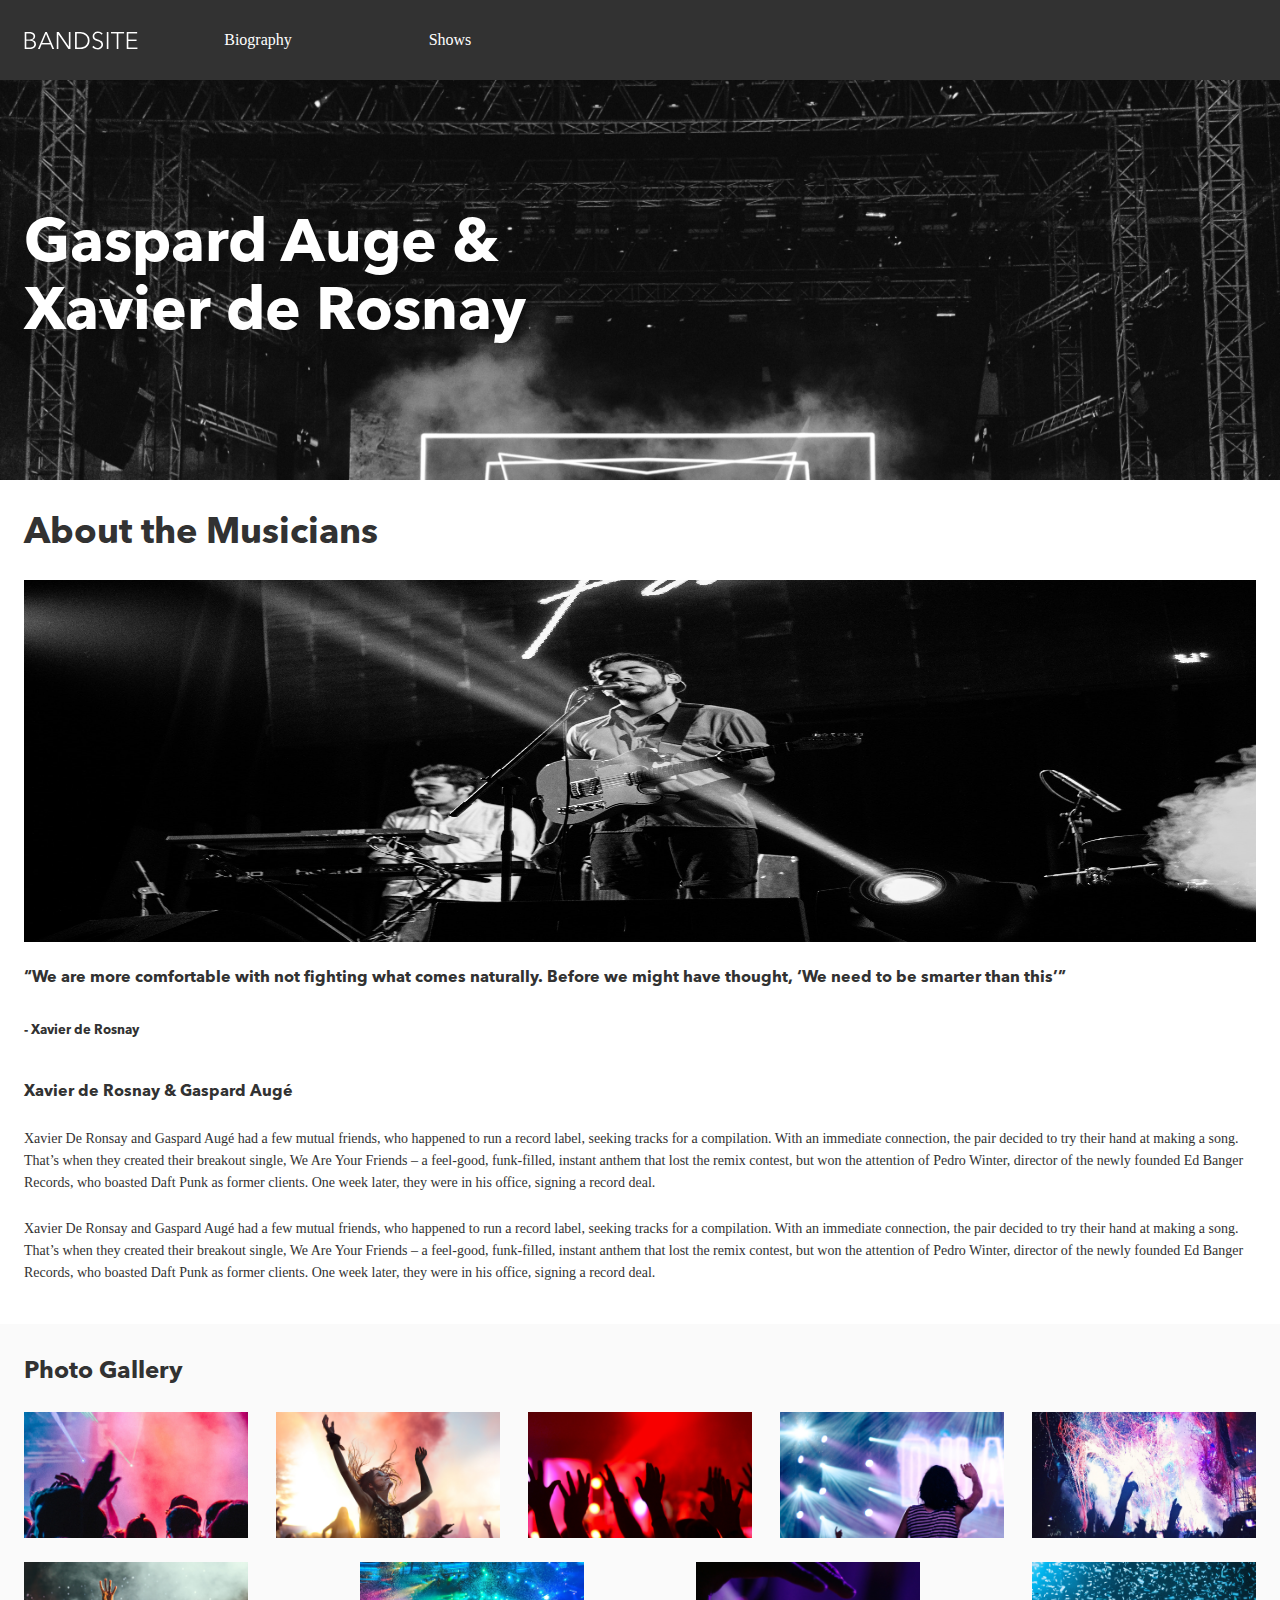
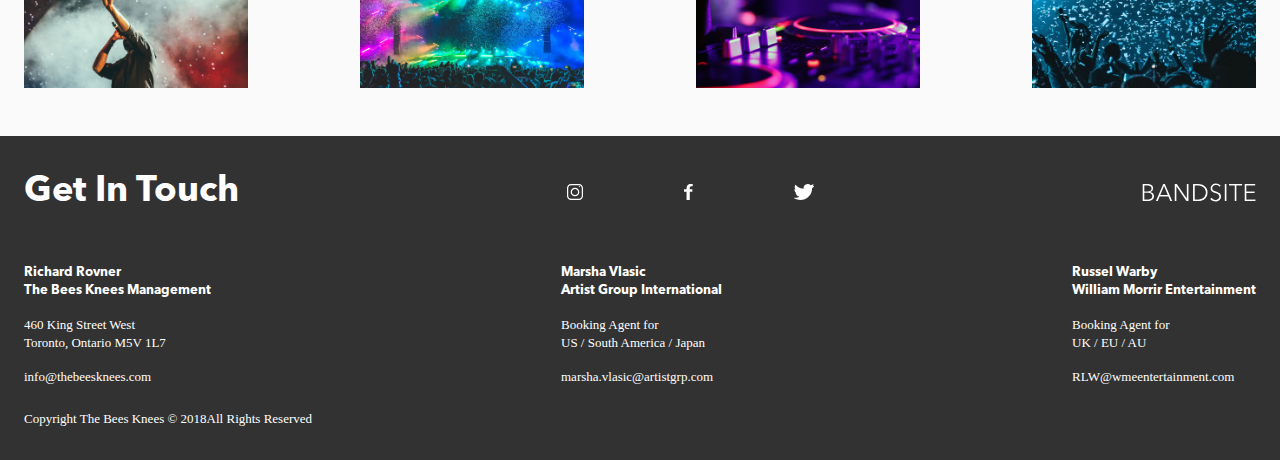
==== commit 07fec657: "updated header and footer css for mobile and tablet" ====
--- a/index.html
+++ b/index.html
@@ -97,6 +97,11 @@
         <img src="image/Icons/SVG/Icon-facebook.svg" alt="icon">
         <img src="image/Icons/SVG/Icon-twitter.svg" alt="icon">
       </div>
+      
+      <div class="footer__title--logo hide">
+        <img src="image/logo-bandsite-edit.svg">
+      </div>
+
     </section>
 
     <section class="footer__contact">
--- a/css/styles.css
+++ b/css/styles.css
@@ -79,7 +79,7 @@
 @media (min-width: 768px) and (max-width: 1439px) {
   .header__name {
     margin-left: 1.5rem;
-    margin-right: 1rem;
+    margin-right: 1.5rem;
   }
 }
 
@@ -116,9 +116,31 @@
   border-bottom: 4px solid #fff;
 }
 
+@media (min-width: 768px) and (max-width: 1439px) {
+  .header__nav--link {
+    height: 80px;
+    display: -webkit-box;
+    display: -ms-flexbox;
+    display: flex;
+    -webkit-box-orient: vertical;
+    -webkit-box-direction: normal;
+        -ms-flex-direction: column;
+            flex-direction: column;
+    -webkit-box-align: center;
+        -ms-flex-align: center;
+            align-items: center;
+  }
+}
+
 .header__nav--link a {
   color: #fff;
   text-decoration: none;
+}
+
+@media (min-width: 768px) and (max-width: 1439px) {
+  .header__nav--link a {
+    max-height: 20px;
+  }
 }
 
 .homepage {
@@ -339,11 +361,46 @@
           flex-direction: column;
 }
 
+@media (min-width: 768px) and (max-width: 1439px) {
+  .footer {
+    padding: 1rem 1.5rem 2rem 1.5rem;
+  }
+}
+
 .footer h1 {
   font-family: "Avenir-bold";
-  font-size: 32px;
+  font-size: 24px;
   font-weight: normal;
   line-height: 32px;
+}
+
+@media (min-width: 768px) and (max-width: 1439px) {
+  .footer h1 {
+    font-size: 36px;
+    font-weight: normal;
+    line-height: 32px;
+  }
+}
+
+.footer__title--logo {
+  display: none;
+}
+
+@media (min-width: 768px) and (max-width: 1439px) {
+  .footer__title {
+    display: -webkit-box;
+    display: -ms-flexbox;
+    display: flex;
+    -webkit-box-align: center;
+        -ms-flex-align: center;
+            align-items: center;
+    -webkit-box-pack: justify;
+        -ms-flex-pack: justify;
+            justify-content: space-between;
+  }
+  .footer__title--logo {
+    display: block;
+  }
 }
 
 .footer__icons {
@@ -356,6 +413,12 @@
           justify-content: space-between;
 }
 
+@media (min-width: 768px) and (max-width: 1439px) {
+  .footer__icons {
+    width: 20%;
+  }
+}
+
 .footer__icons img {
   height: 1rem;
 }
@@ -367,6 +430,21 @@
   margin-top: 2rem;
 }
 
+@media (min-width: 768px) and (max-width: 1439px) {
+  .footer__contact {
+    display: -webkit-box;
+    display: -ms-flexbox;
+    display: flex;
+    -webkit-box-orient: horizontal;
+    -webkit-box-direction: normal;
+        -ms-flex-direction: row;
+            flex-direction: row;
+    -webkit-box-pack: justify;
+        -ms-flex-pack: justify;
+            justify-content: space-between;
+  }
+}
+
 .footer__contact h4 {
   margin: 0;
   font-family: "Avenir-bold";
@@ -385,4 +463,15 @@
   font-weight: normal;
   line-height: 18px;
 }
+
+@media (min-width: 768px) and (max-width: 1439px) {
+  .footer__copyright {
+    display: -webkit-box;
+    display: -ms-flexbox;
+    display: flex;
+    -webkit-box-pack: start;
+        -ms-flex-pack: start;
+            justify-content: flex-start;
+  }
+}
 /*# sourceMappingURL=styles.css.map */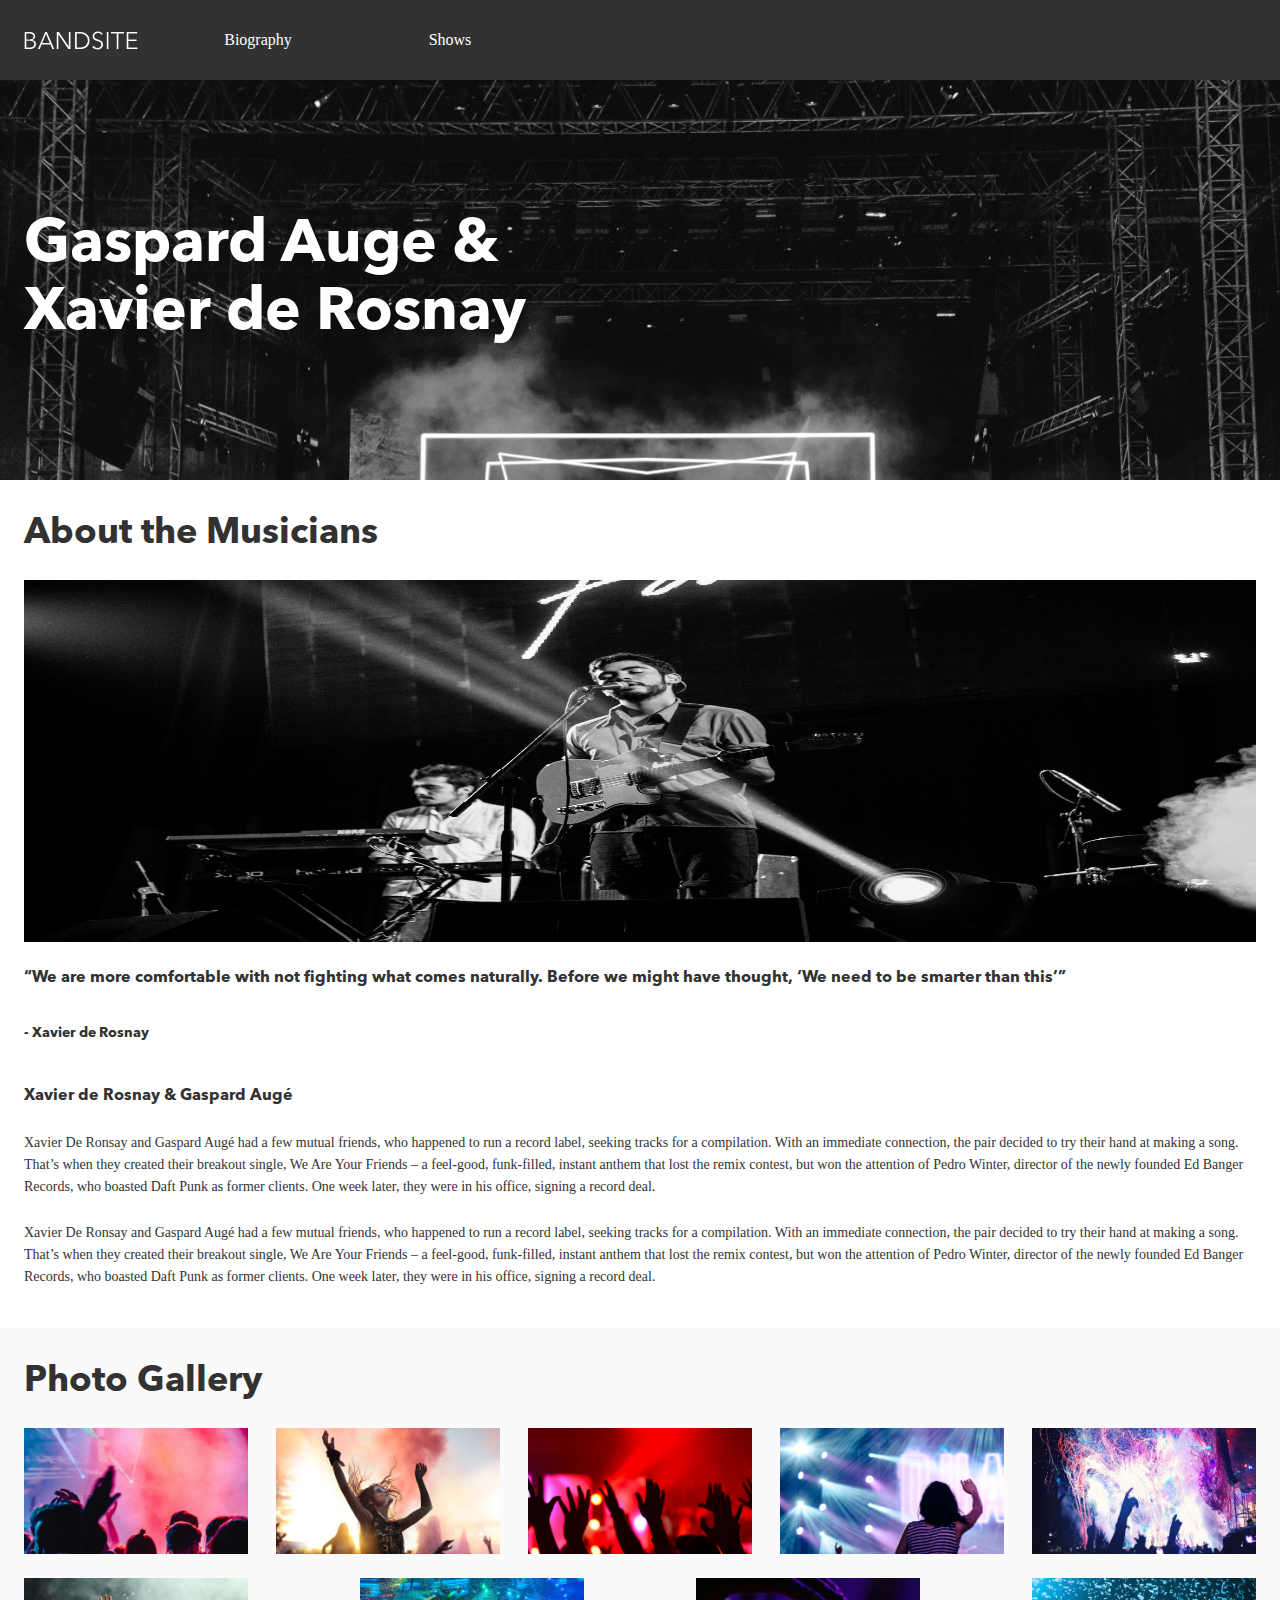
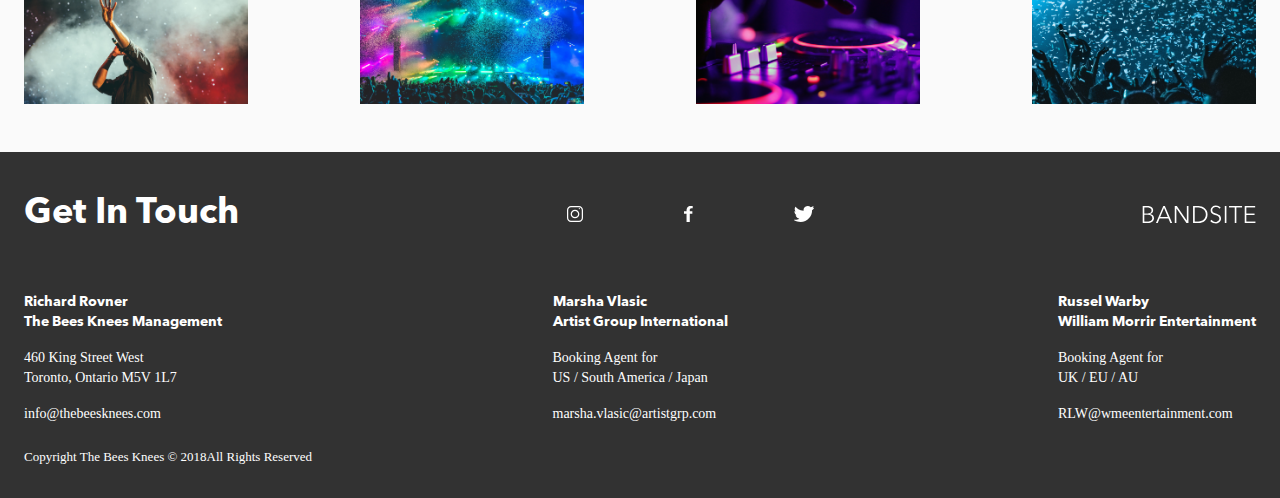
==== commit f5fad028: "edited css for desktop" ====
--- a/index.html
+++ b/index.html
@@ -12,7 +12,7 @@
   <header class="header">
 
     <section class="header__name">
-      <a href="https://www.google.ca/"><img src="image/logo-bandsite-edit.svg"> </a>
+      <a href="index.html"><img src="image/logo-bandsite-edit.svg"> </a>
     </section>
 
     <section class="header__nav">
@@ -42,29 +42,31 @@
 
       <div class="homepage__musicians__text">
         <div class="homepage__musicians__text--title">Xavier de Rosnay & Gaspard Augé</div>
-        <div class="homepage__musicians__text--top">Xavier De Ronsay and Gaspard Augé had a few
-          mutual friends, who happened to run a record label,
-          seeking tracks for a compilation. With an immediate
-          connection, the pair decided to try their hand at
-          making a song. That’s when they created their
-          breakout single, We Are Your Friends – a feel-good,
-          funk-filled, instant anthem that lost the remix
-          contest, but won the attention of Pedro Winter,
-          director of the newly founded Ed Banger Records,
-          who boasted Daft Punk as former clients. One week
-          later, they were in his office, signing a record deal.
-        </div>
-        <div class="homepage__musicians__text--bottom">Xavier De Ronsay and Gaspard Augé had a few
-          mutual friends, who happened to run a record label,
-          seeking tracks for a compilation. With an immediate
-          connection, the pair decided to try their hand at
-          making a song. That’s when they created their
-          breakout single, We Are Your Friends – a feel-good,
-          funk-filled, instant anthem that lost the remix
-          contest, but won the attention of Pedro Winter,
-          director of the newly founded Ed Banger Records,
-          who boasted Daft Punk as former clients. One week
-          later, they were in his office, signing a record deal.
+        <div class="text-container">
+          <div class="homepage__musicians__text--top">Xavier De Ronsay and Gaspard Augé had a few
+            mutual friends, who happened to run a record label,
+            seeking tracks for a compilation. With an immediate
+            connection, the pair decided to try their hand at
+            making a song. That’s when they created their
+            breakout single, We Are Your Friends – a feel-good,
+            funk-filled, instant anthem that lost the remix
+            contest, but won the attention of Pedro Winter,
+            director of the newly founded Ed Banger Records,
+            who boasted Daft Punk as former clients. One week
+            later, they were in his office, signing a record deal.
+          </div>
+          <div class="homepage__musicians__text--bottom">Xavier De Ronsay and Gaspard Augé had a few
+            mutual friends, who happened to run a record label,
+            seeking tracks for a compilation. With an immediate
+            connection, the pair decided to try their hand at
+            making a song. That’s when they created their
+            breakout single, We Are Your Friends – a feel-good,
+            funk-filled, instant anthem that lost the remix
+            contest, but won the attention of Pedro Winter,
+            director of the newly founded Ed Banger Records,
+            who boasted Daft Punk as former clients. One week
+            later, they were in his office, signing a record deal.
+          </div>
         </div>
       </div>
     </div>
@@ -97,7 +99,7 @@
         <img src="image/Icons/SVG/Icon-facebook.svg" alt="icon">
         <img src="image/Icons/SVG/Icon-twitter.svg" alt="icon">
       </div>
-      
+
       <div class="footer__title--logo hide">
         <img src="image/logo-bandsite-edit.svg">
       </div>
--- a/css/styles.css
+++ b/css/styles.css
@@ -83,6 +83,12 @@
   }
 }
 
+@media (min-width: 1440px) {
+  .header__name {
+    margin-left: 11.25rem;
+  }
+}
+
 .header__name a {
   text-decoration: none;
   color: #fff;
@@ -132,12 +138,36 @@
   }
 }
 
+@media (min-width: 1440px) {
+  .header__nav--link {
+    width: 5rem;
+    height: 80px;
+    margin-left: 3.5rem;
+    display: -webkit-box;
+    display: -ms-flexbox;
+    display: flex;
+    -webkit-box-orient: vertical;
+    -webkit-box-direction: normal;
+        -ms-flex-direction: column;
+            flex-direction: column;
+    -webkit-box-align: center;
+        -ms-flex-align: center;
+            align-items: center;
+  }
+}
+
 .header__nav--link a {
   color: #fff;
   text-decoration: none;
 }
 
 @media (min-width: 768px) and (max-width: 1439px) {
+  .header__nav--link a {
+    max-height: 20px;
+  }
+}
+
+@media (min-width: 1440px) {
   .header__nav--link a {
     max-height: 20px;
   }
@@ -170,6 +200,12 @@
   }
 }
 
+@media (min-width: 1440px) {
+  .homepage__hero {
+    height: 670px;
+  }
+}
+
 .homepage__hero h2 {
   color: #fff;
   font-family: "Avenir-bold";
@@ -189,6 +225,15 @@
   }
 }
 
+@media (min-width: 1440px) {
+  .homepage__hero h2 {
+    padding: 0 11.25rem;
+    font-size: 60px;
+    font-weight: normal;
+    line-height: 68px;
+  }
+}
+
 .homepage__musicians {
   -webkit-box-sizing: border-box;
           box-sizing: border-box;
@@ -201,6 +246,12 @@
   }
 }
 
+@media (min-width: 1440px) {
+  .homepage__musicians {
+    padding: 3rem 11.25rem 3rem 11.25rem;
+  }
+}
+
 .homepage__musicians__header {
   margin: 0;
   font-family: "Avenir-bold";
@@ -214,6 +265,14 @@
   }
 }
 
+@media (min-width: 1440px) {
+  .homepage__musicians__header {
+    font-size: 36px;
+    font-weight: normal;
+    line-height: 44px;
+  }
+}
+
 .homepage__musicians__image {
   width: 100%;
   margin: 1.5rem 0;
@@ -225,12 +284,20 @@
   }
 }
 
+@media (min-width: 1440px) {
+  .homepage__musicians__image {
+    height: 450px;
+    width: 83%;
+    margin: 3rem 5.75rem;
+  }
+}
+
 .homepage__musicians__description--top {
   font-family: "Avenir-bold";
   color: #323232;
-  font-size: 13px;
+  font-size: 14px;
   font-weight: normal;
-  line-height: 18px;
+  line-height: 22px;
 }
 
 @media (min-width: 768px) and (max-width: 1439px) {
@@ -242,8 +309,20 @@
   }
 }
 
+@media (min-width: 1440px) {
+  .homepage__musicians__description--top {
+    font-size: 16px;
+    font-weight: normal;
+    line-height: 24px;
+    text-align: left;
+    width: 83%;
+    margin: 0rem 5.75rem;
+  }
+}
+
 .homepage__musicians__description--bottom {
   font-family: "Avenir-bold";
+  color: #323232;
   padding-top: 2rem;
   padding-bottom: 2.5rem;
   font-size: 13px;
@@ -251,6 +330,27 @@
   line-height: 18px;
 }
 
+@media (min-width: 768px) and (max-width: 1439px) {
+  .homepage__musicians__description--bottom {
+    font-size: 14px;
+    font-weight: normal;
+    line-height: 22px;
+    text-align: left;
+  }
+}
+
+@media (min-width: 1440px) {
+  .homepage__musicians__description--bottom {
+    font-size: 14px;
+    font-weight: normal;
+    line-height: 22px;
+    width: 83%;
+    margin: 0rem 5.75rem;
+    padding-top: 2.5rem;
+    padding-bottom: 3.5rem;
+  }
+}
+
 .homepage__musicians__text--title {
   font-family: "Avenir-bold";
 }
@@ -260,6 +360,27 @@
     font-size: 16px;
     font-weight: normal;
     line-height: 24px;
+  }
+}
+
+@media (min-width: 1440px) {
+  .homepage__musicians__text--title {
+    font-size: 16px;
+    font-weight: normal;
+    line-height: 24px;
+  }
+}
+
+@media (min-width: 1440px) {
+  .homepage__musicians__text {
+    width: 83%;
+    margin: 0rem 5.75rem;
+  }
+  .homepage__musicians__text .text-container {
+    width: 100%;
+    display: -webkit-box;
+    display: -ms-flexbox;
+    display: flex;
   }
 }
 
@@ -279,6 +400,17 @@
   }
 }
 
+@media (min-width: 1440px) {
+  .homepage__musicians__text--top {
+    font-size: 14px;
+    font-weight: normal;
+    line-height: 22px;
+    padding-top: 2rem;
+    padding-bottom: 0;
+    margin-right: 2.5rem;
+  }
+}
+
 .homepage__musicians__text--bottom {
   font-size: 13px;
   font-weight: normal;
@@ -290,6 +422,15 @@
     font-size: 14px;
     font-weight: normal;
     line-height: 22px;
+  }
+}
+
+@media (min-width: 1440px) {
+  .homepage__musicians__text--bottom {
+    font-size: 14px;
+    font-weight: normal;
+    line-height: 22px;
+    padding-top: 2rem;
   }
 }
 
@@ -306,6 +447,12 @@
   }
 }
 
+@media (min-width: 1440px) {
+  .homepage__photo-gallery {
+    padding: 3rem 11.25rem 1rem 11.25rem;
+  }
+}
+
 .homepage__photo-gallery h1 {
   font-family: "Avenir-bold";
   margin: 0px;
@@ -314,9 +461,18 @@
 
 @media (min-width: 768px) and (max-width: 1439px) {
   .homepage__photo-gallery h1 {
-    font-size: 24px;
-    font-weight: normal;
-    line-height: 32px;
+    font-size: 36px;
+    font-weight: normal;
+    line-height: 44px;
+  }
+}
+
+@media (min-width: 1440px) {
+  .homepage__photo-gallery h1 {
+    font-size: 36px;
+    font-weight: normal;
+    line-height: 44px;
+    padding-bottom: 4rem;
   }
 }
 
@@ -333,7 +489,28 @@
   }
 }
 
-@media (min-width: 768px) and (max-width: 1439px) {
+@media (min-width: 1440px) {
+  .homepage__photo-gallery img {
+    width: 344px;
+    height: 193px;
+    padding-bottom: 1.5rem;
+  }
+}
+
+@media (min-width: 768px) and (max-width: 1439px) {
+  .homepage__photo-gallery--images {
+    display: -webkit-box;
+    display: -ms-flexbox;
+    display: flex;
+    -ms-flex-wrap: wrap;
+        flex-wrap: wrap;
+    -webkit-box-pack: justify;
+        -ms-flex-pack: justify;
+            justify-content: space-between;
+  }
+}
+
+@media (min-width: 1440px) {
   .homepage__photo-gallery--images {
     display: -webkit-box;
     display: -ms-flexbox;
@@ -367,6 +544,12 @@
   }
 }
 
+@media (min-width: 1440px) {
+  .footer {
+    padding: 3rem 11.25rem 1rem 11.25rem;
+  }
+}
+
 .footer h1 {
   font-family: "Avenir-bold";
   font-size: 24px;
@@ -378,7 +561,15 @@
   .footer h1 {
     font-size: 36px;
     font-weight: normal;
-    line-height: 32px;
+    line-height: 44px;
+  }
+}
+
+@media (min-width: 1440px) {
+  .footer h1 {
+    font-size: 36px;
+    font-weight: normal;
+    line-height: 44px;
   }
 }
 
@@ -400,6 +591,25 @@
   }
   .footer__title--logo {
     display: block;
+  }
+}
+
+@media (min-width: 1440px) {
+  .footer__title {
+    display: -webkit-box;
+    display: -ms-flexbox;
+    display: flex;
+    -webkit-box-align: center;
+        -ms-flex-align: center;
+            align-items: center;
+    -webkit-box-pack: justify;
+        -ms-flex-pack: justify;
+            justify-content: space-between;
+  }
+  .footer__title--logo {
+    display: block;
+    width: 120px;
+    height: 24px;
   }
 }
 
@@ -411,6 +621,7 @@
   -webkit-box-pack: justify;
       -ms-flex-pack: justify;
           justify-content: space-between;
+  height: 1rem;
 }
 
 @media (min-width: 768px) and (max-width: 1439px) {
@@ -419,8 +630,11 @@
   }
 }
 
-.footer__icons img {
-  height: 1rem;
+@media (min-width: 1440px) {
+  .footer__icons {
+    width: 20%;
+    height: 2rem;
+  }
 }
 
 .footer__contact {
@@ -432,6 +646,9 @@
 
 @media (min-width: 768px) and (max-width: 1439px) {
   .footer__contact {
+    font-size: 14px;
+    font-weight: normal;
+    line-height: 20px;
     display: -webkit-box;
     display: -ms-flexbox;
     display: flex;
@@ -445,6 +662,25 @@
   }
 }
 
+@media (min-width: 1440px) {
+  .footer__contact {
+    font-size: 14px;
+    font-weight: normal;
+    line-height: 20px;
+    display: -webkit-box;
+    display: -ms-flexbox;
+    display: flex;
+    -webkit-box-orient: horizontal;
+    -webkit-box-direction: normal;
+        -ms-flex-direction: row;
+            flex-direction: row;
+    width: 70%;
+    -webkit-box-pack: justify;
+        -ms-flex-pack: justify;
+            justify-content: space-between;
+  }
+}
+
 .footer__contact h4 {
   margin: 0;
   font-family: "Avenir-bold";
@@ -474,4 +710,15 @@
             justify-content: flex-start;
   }
 }
+
+@media (min-width: 1440px) {
+  .footer__copyright {
+    display: -webkit-box;
+    display: -ms-flexbox;
+    display: flex;
+    -webkit-box-pack: start;
+        -ms-flex-pack: start;
+            justify-content: flex-start;
+  }
+}
 /*# sourceMappingURL=styles.css.map */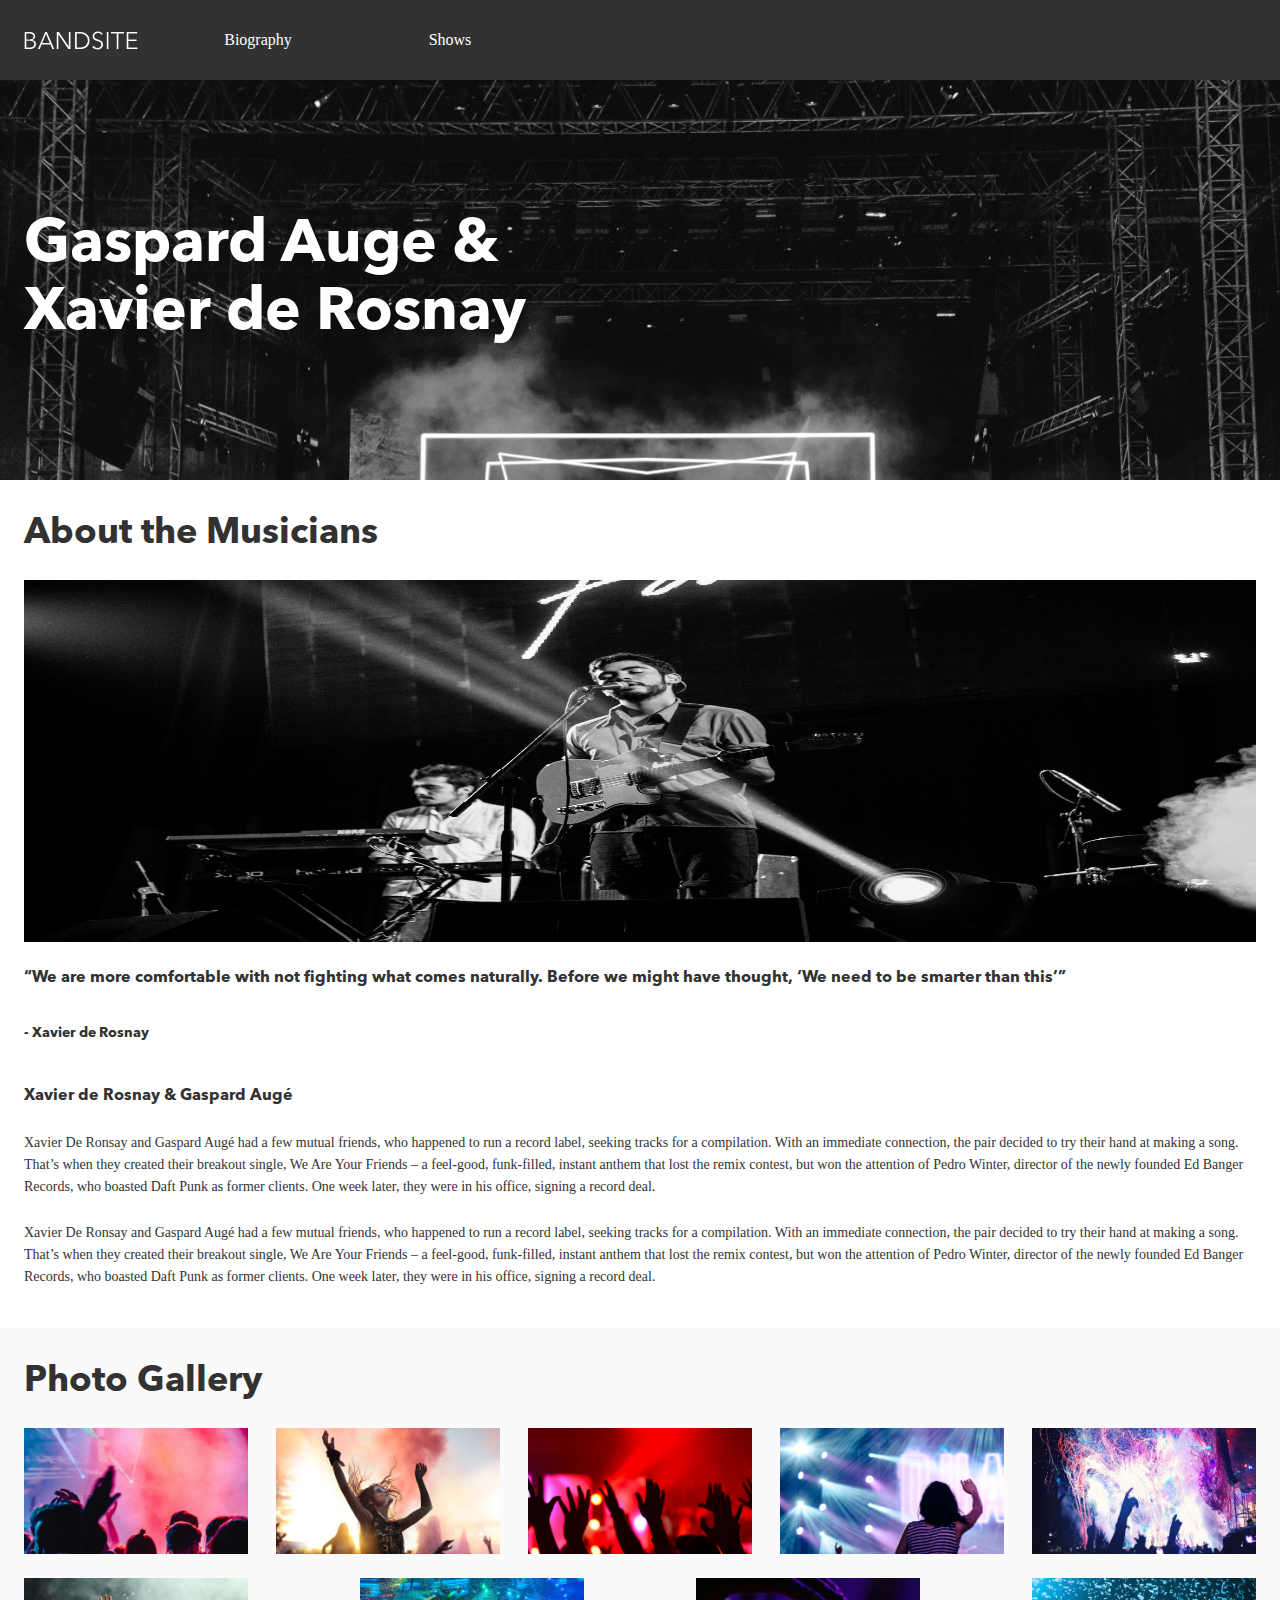
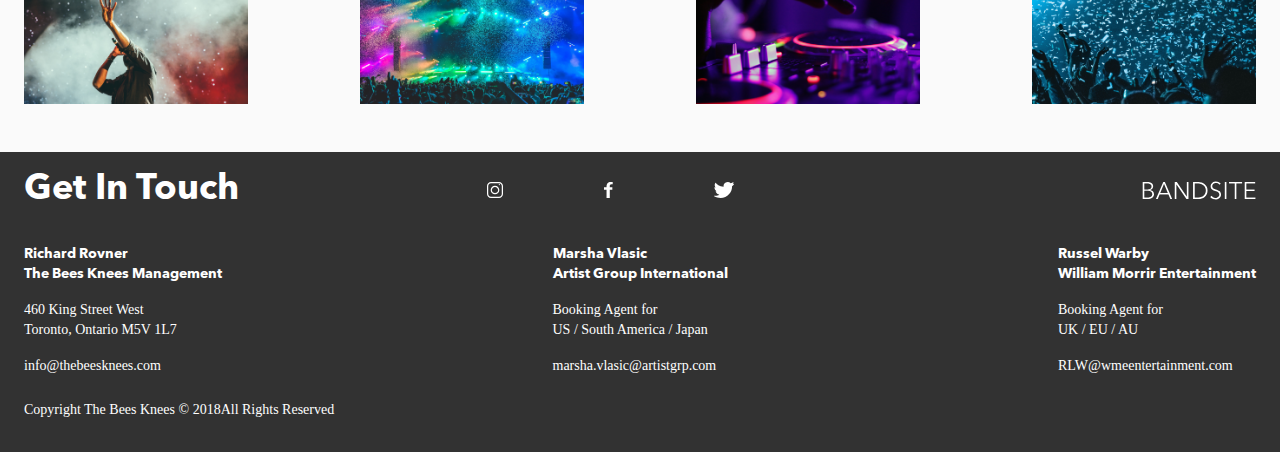
==== commit 7aaa9b66: "final commit" ====
--- a/index.html
+++ b/index.html
@@ -144,12 +144,6 @@
       <div>All Rights Reserved</div>
     </section>
 
-
-
   </footer>
-
-
 </body>
-
-
 </html>--- a/css/styles.css
+++ b/css/styles.css
@@ -546,7 +546,7 @@
 
 @media (min-width: 1440px) {
   .footer {
-    padding: 3rem 11.25rem 1rem 11.25rem;
+    padding: 3rem 11.25rem 3rem 11.25rem;
   }
 }
 
@@ -562,6 +562,7 @@
     font-size: 36px;
     font-weight: normal;
     line-height: 44px;
+    margin: 0;
   }
 }
 
@@ -570,6 +571,7 @@
     font-size: 36px;
     font-weight: normal;
     line-height: 44px;
+    margin: 0;
   }
 }
 
@@ -627,13 +629,15 @@
 @media (min-width: 768px) and (max-width: 1439px) {
   .footer__icons {
     width: 20%;
+    margin-right: 10rem;
   }
 }
 
 @media (min-width: 1440px) {
   .footer__icons {
-    width: 20%;
+    width: 11%;
     height: 2rem;
+    margin-right: 30rem;
   }
 }
 
@@ -667,6 +671,8 @@
     font-size: 14px;
     font-weight: normal;
     line-height: 20px;
+    margin-top: 3.5rem;
+    margin-bottom: 1rem;
     display: -webkit-box;
     display: -ms-flexbox;
     display: flex;
@@ -702,6 +708,9 @@
 
 @media (min-width: 768px) and (max-width: 1439px) {
   .footer__copyright {
+    font-size: 14px;
+    font-weight: normal;
+    line-height: 20px;
     display: -webkit-box;
     display: -ms-flexbox;
     display: flex;
@@ -713,6 +722,9 @@
 
 @media (min-width: 1440px) {
   .footer__copyright {
+    font-size: 14px;
+    font-weight: normal;
+    line-height: 20px;
     display: -webkit-box;
     display: -ms-flexbox;
     display: flex;
